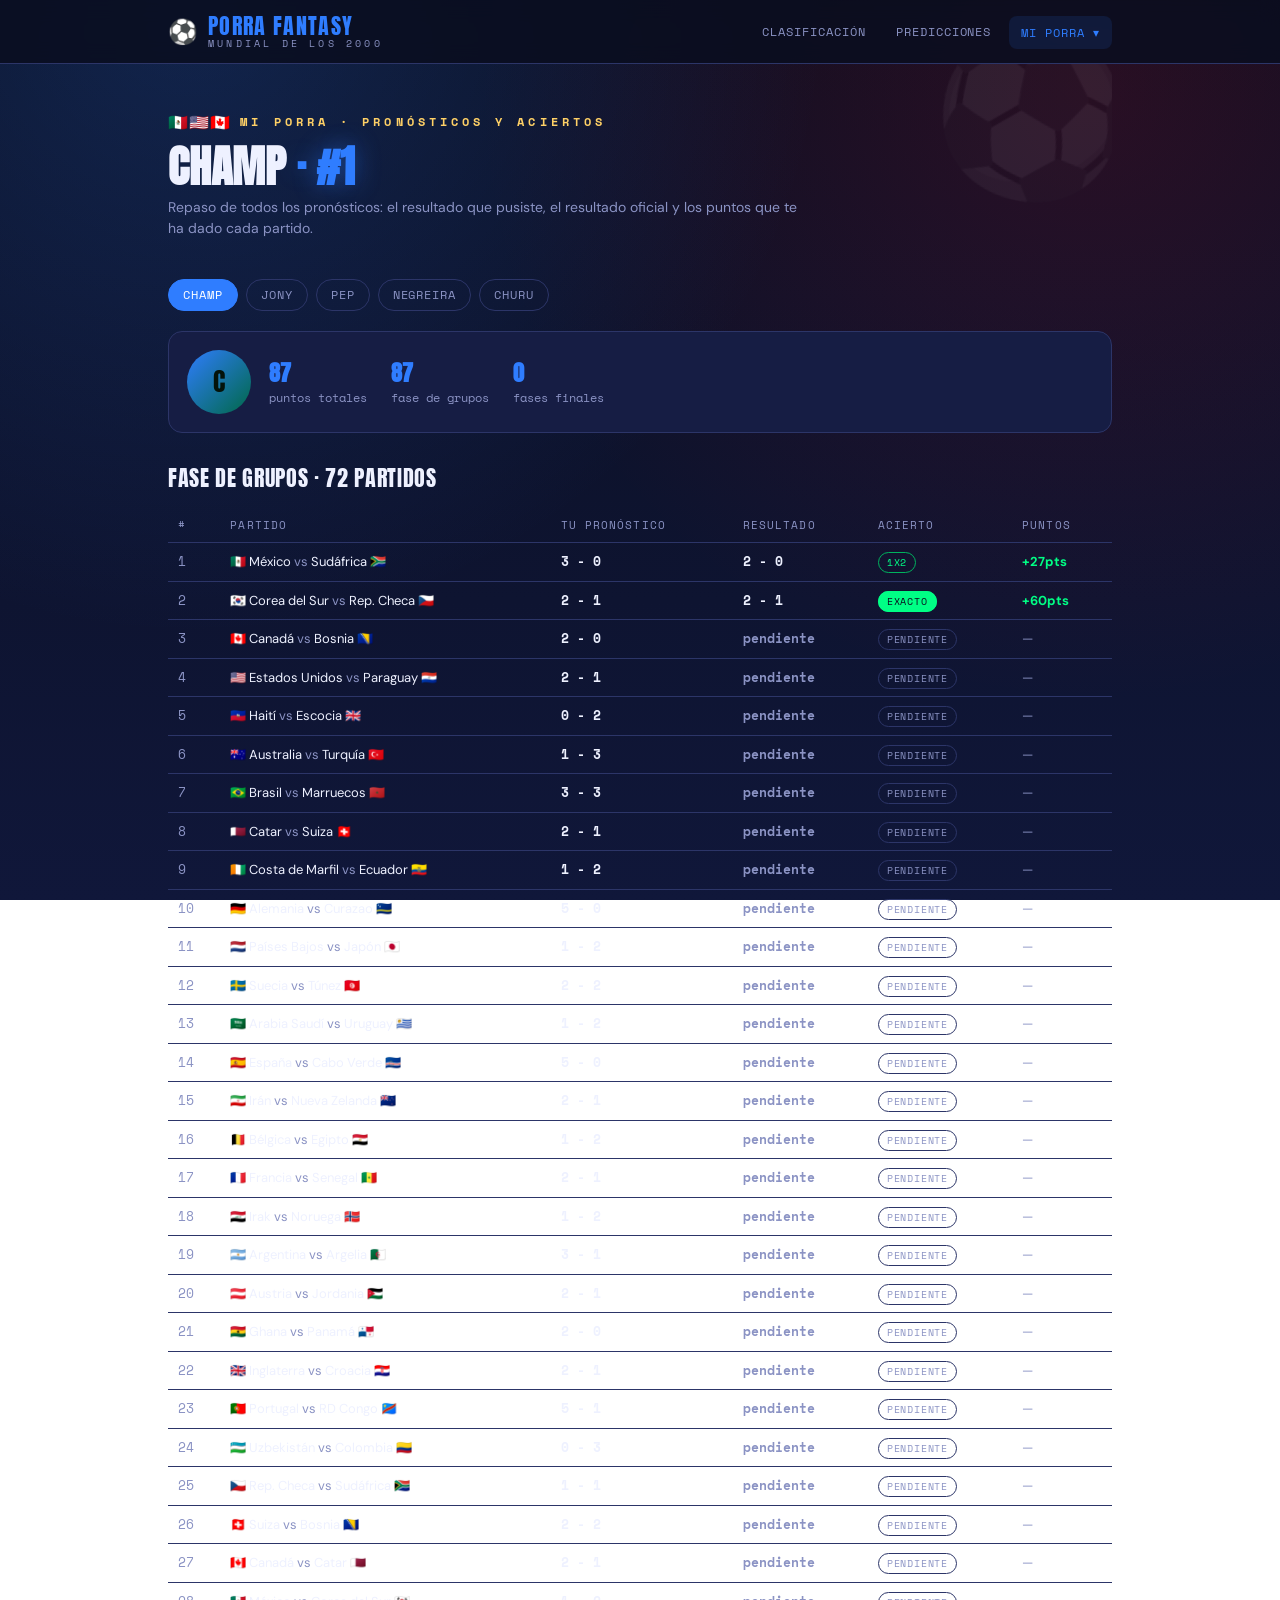
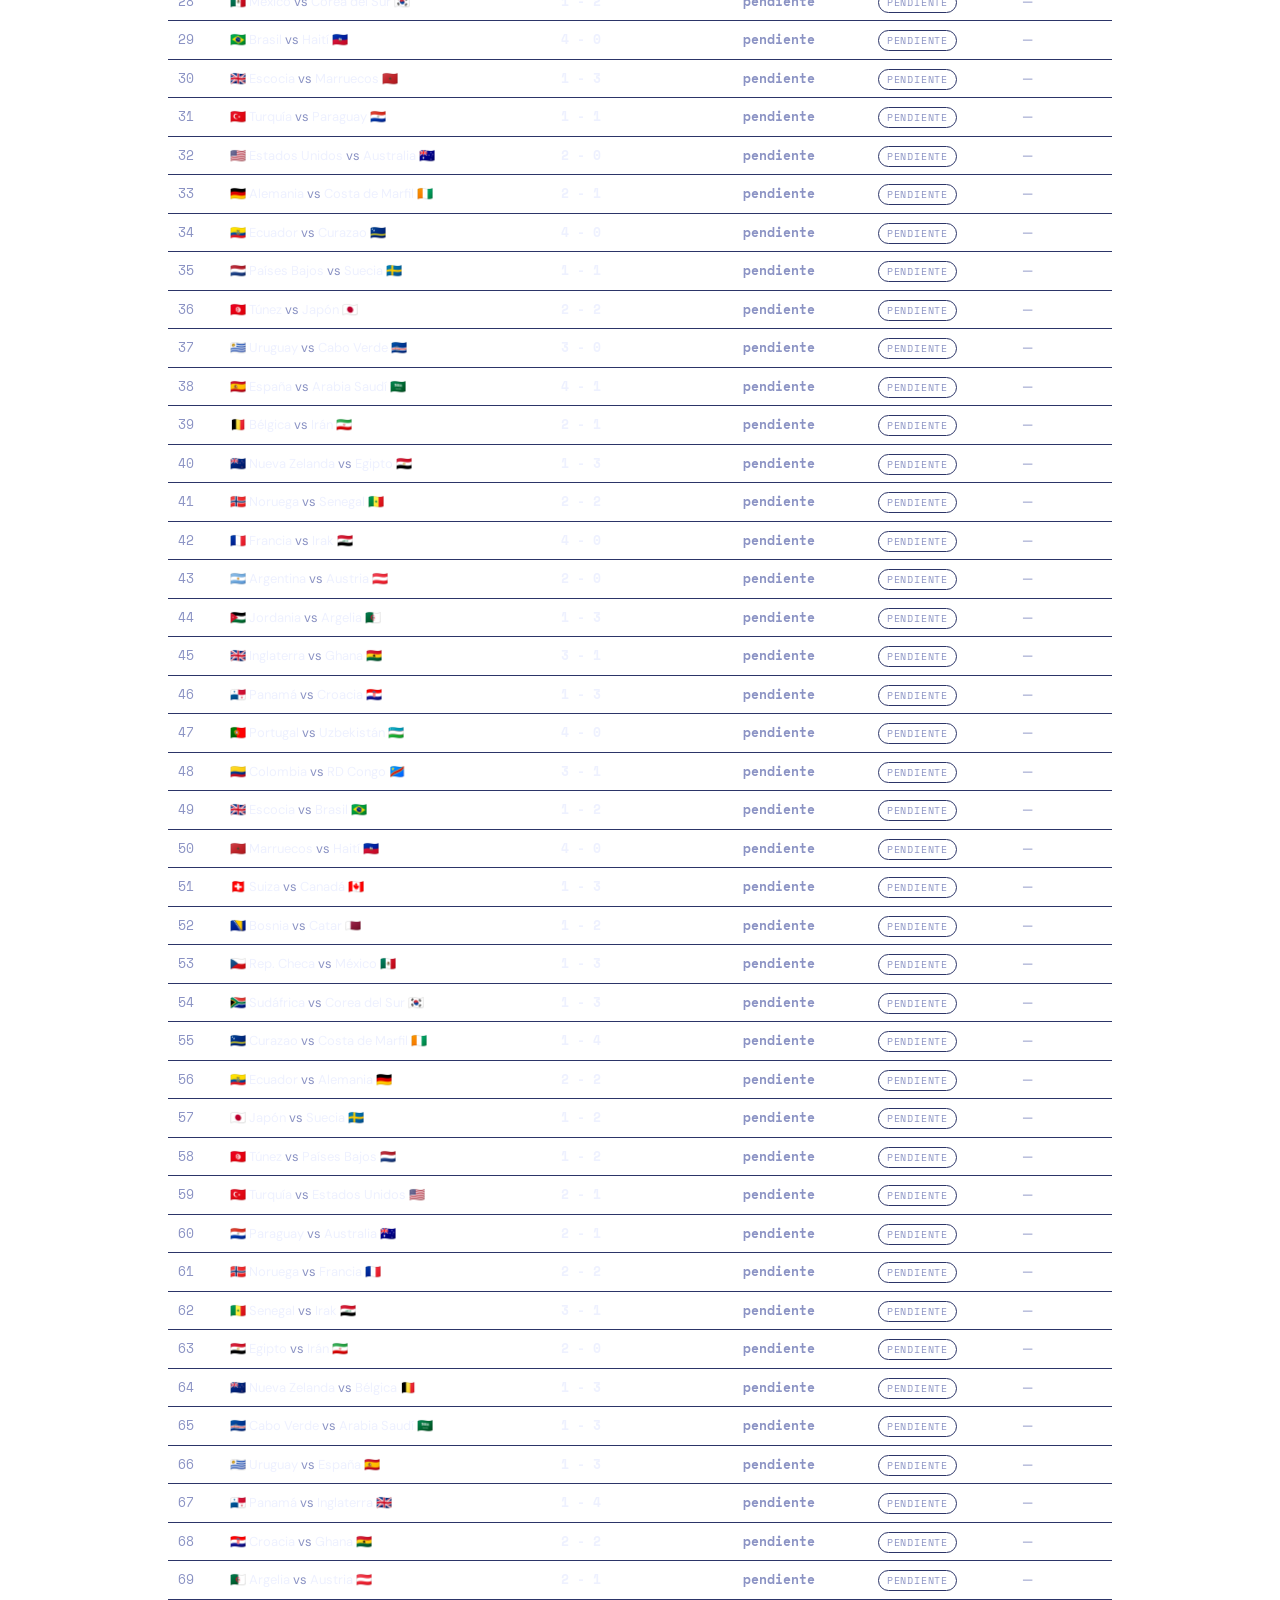
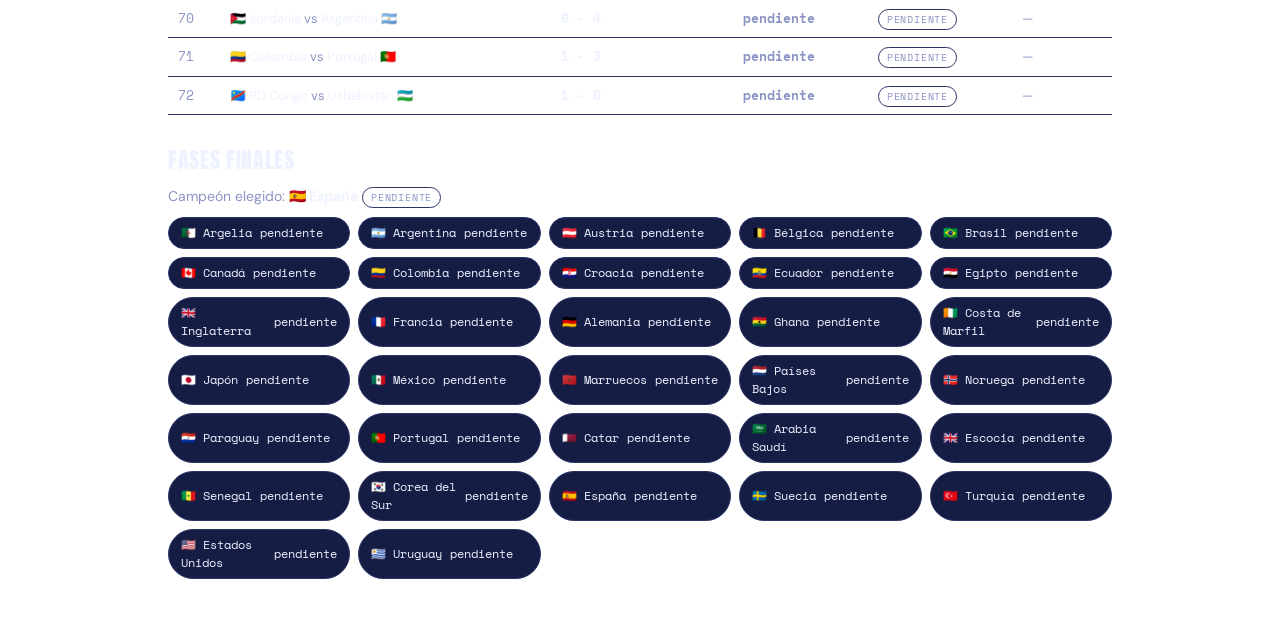
==== jugador.html @ 4fcbab82 "Cambios Clasificacion General" ====
<!DOCTYPE html>
<html lang="es">
<head>
<meta charset="UTF-8">
<meta name="viewport" content="width=device-width, initial-scale=1.0">
<title>PORRA FANTASY - MUNDIAL DE LOS 2000 · Mi porra</title>
<link rel="preconnect" href="https://fonts.googleapis.com">
<link rel="preconnect" href="https://fonts.gstatic.com" crossorigin>
<link href="https://fonts.googleapis.com/css2?family=Anton&family=DM+Sans:wght@400;500;700&family=Space+Mono:wght@400;700&display=swap" rel="stylesheet">
<link rel="stylesheet" href="assets/style.css">
</head>
<body>
<div id="nav"></div>
<div class="wrap">
  <header class="hero">
    <div class="eyebrow"><span class="flags">🇲🇽🇺🇸🇨🇦</span> Mi porra · pronósticos y aciertos</div>
    <div id="back"></div>
    <h1 class="title" id="title">MI <span class="accent">PORRA</span></h1>
    <div class="subtitle">Repaso de todos los pronósticos: el resultado que pusiste, el resultado oficial y los puntos que te ha dado cada partido.</div>
  </header>

  <div class="player-tabs" id="tabs"></div>
  <div id="content"><div class="empty">Cargando…</div></div>
</div>

<script src="assets/app.js"></script>
<script>
const params = new URLSearchParams(location.search);
let player = params.get('j');
if (!PLAYERS.includes(player)) player = PLAYERS[0];
renderNav("jugador-" + player);

if (params.get('from') === 'clasificacion') {
  document.getElementById('back').innerHTML =
    '<a class="back-link" href="index.html">← Volver a la clasificación</a>';
}

document.getElementById('tabs').innerHTML = PLAYERS.map(p =>
  `<a href="jugador.html?j=${p}" class="${p===player?'active':''}">${p}</a>`).join('');

function rowTag(m, pred){
  if (!m.played) return '<span class="tag pending">Pendiente</span>';
  const realSign = m.gh>m.ga ? '1' : (m.ga>m.gh ? '2' : 'X');
  const predSign = pred.gh>pred.ga ? '1' : (pred.ga>pred.gh ? '2' : 'X');
  if (realSign !== predSign) return '<span class="tag miss">Fallo</span>';
  if (pred.gh===m.gh && pred.ga===m.ga) return '<span class="tag exact">Exacto</span>';
  return '<span class="tag hit">1X2</span>';
}

async function load(){
  let d;
  try{ d = await fetchJSON('./data/standings.json'); }
  catch(e){ document.getElementById('content').innerHTML =
    '<div class="empty">Aún no hay datos publicados.</div>'; return; }

  const row = (d.table||[]).find(r => r.player === player) || {};
  document.getElementById('title').innerHTML = `${player} <span class="accent">· #${row.pos||'-'}</span>`;

  const matches = (d.matches||[]).filter(m => m.predictions && m.predictions[player]);

  const tableRows = matches.map(m=>{
    const pred = m.predictions[player];
    const real = m.played ? `${m.gh} - ${m.ga}` : '<span class="pts-na">pendiente</span>';
    return `<tr>
      <td class="num">${m.num}</td>
      <td>${teamFlag(m.home)} ${teamES(m.home)} <span style="color:var(--muted)">vs</span> ${teamES(m.away)} ${teamFlag(m.away)}</td>
      <td class="pred">${pred.gh} - ${pred.ga}</td>
      <td class="score">${real}</td>
      <td>${rowTag(m, pred)}</td>
      <td>${ptsHtml(pred.points)}</td>
    </tr>`;
  }).join('');

  const groupTotal = (row.breakdown && row.breakdown.grupos) ?? 0;
  const finalTotal = (row.breakdown && row.breakdown.fases_finales) ?? 0;

  // ---------- fases finales ----------
  const advance = (d.advance && d.advance[player]) || {};
  const actual = d.actual_advanced || {};
  const champion = (advance.Champion || [])[0];
  const championHit = champion && (actual.Champion||[]).includes(champion);
  const r32 = advance.R32 || [];

  const r32Pills = r32.map(team=>{
    const hit = (actual.R32||[]).includes(team);
    const pending = !(actual.R32||[]).length;
    const cls = pending ? '' : (hit ? 'pts-pos' : 'pts-neg');
    return `<div class="advance-pill"><span>${teamFlag(team)} ${teamES(team)}</span><span class="${cls}">${pending?'pendiente':(hit?'✔':'✘')}</span></div>`;
  }).join('');

  document.getElementById('content').innerHTML = `
    <div class="player-header">
      <div class="player-avatar">${player[0]}</div>
      <div class="player-stats">
        <div><b>${row.total ?? 0}</b>puntos totales</div>
        <div><b>${groupTotal}</b>fase de grupos</div>
        <div><b>${finalTotal}</b>fases finales</div>
      </div>
    </div>

    <div class="section-title">Fase de grupos · ${matches.length} partidos</div>
    <table class="pred-table">
      <thead><tr><th>#</th><th>Partido</th><th>Tu pronóstico</th><th>Resultado</th><th>Acierto</th><th>Puntos</th></tr></thead>
      <tbody>${tableRows}</tbody>
    </table>

    <div class="section-title">Fases finales</div>
    <p class="subtitle" style="margin-bottom:10px">
      Campeón elegido: <b style="color:var(--ink)">${champion ? teamFlag(champion)+' '+teamES(champion) : '—'}</b>
      ${champion ? ((actual.Champion||[]).length ? ptsHtml(championHit?250:0) : '<span class="tag pending">Pendiente</span>') : ''}
    </p>
    <div class="advance-grid">${r32Pills || '<div class="empty">Sin selección de dieciseisavos.</div>'}</div>
  `;
}
load();
</script>
</body>
</html>
---- assets/style.css ----
/* PORRA FANTASY - MUNDIAL DE LOS 2000 — tema compartido, estilo FIFA Fantasy */

:root{
  --bg:#0a0e1f;
  --bg-2:#10173a;
  --card:#161d44;
  --card-2:#1d2657;
  --line:#2c3568;
  --ink:#eef1ff;
  --muted:#8b93c4;
  --green:#00ff85;
  --green-dark:#00b35e;
  --blue:#2f7dff;
  --blue-dark:#1452c4;
  --gold:#ffd166;
  --red:#ff4d6d;
  --mx-red:#c8102e;
  --mx-green:#006847;
  --us-blue:#0a3161;
}
*{box-sizing:border-box;margin:0;padding:0}
html,body{min-height:100%}
body{
  font-family:'DM Sans',system-ui,sans-serif;
  color:var(--ink);
  line-height:1.5;
  background:
    radial-gradient(circle at 15% 0%, rgba(47,125,255,.20), transparent 45%),
    radial-gradient(circle at 85% 10%, rgba(200,16,46,.16), transparent 45%),
    linear-gradient(180deg, var(--bg) 0%, var(--bg-2) 100%);
  background-attachment:fixed;
}
.wrap{max-width:980px;margin:0 auto;padding:0 18px 60px}

/* ---------- NAV ---------- */
#nav{
  position:sticky;top:0;z-index:50;
  background:rgba(10,14,31,.85);
  backdrop-filter:blur(10px);
  border-bottom:1px solid var(--line);
}
.nav-inner{
  max-width:980px;margin:0 auto;padding:14px 18px;
  display:flex;align-items:center;justify-content:space-between;gap:16px;flex-wrap:wrap;
}
.brand{display:flex;align-items:center;gap:10px;line-height:1.1;text-decoration:none}
.brand-ball{font-size:24px;line-height:1}
.brand-text{display:flex;flex-direction:column;line-height:1.1}
.brand-porra{
  font-family:'Anton',sans-serif;font-size:22px;letter-spacing:.06em;
  color:var(--blue);text-transform:uppercase;
}
.brand-wc{font-family:'Space Mono',monospace;font-size:10px;letter-spacing:.32em;color:var(--muted)}
.nav-links{display:flex;align-items:center;gap:6px;flex-wrap:wrap}
.nav-link{
  font-family:'Space Mono',monospace;font-size:12px;letter-spacing:.08em;text-transform:uppercase;
  color:var(--muted);text-decoration:none;padding:8px 12px;border-radius:8px;
  transition:all .15s;cursor:default;
}
a.nav-link:hover, a.nav-drop-item:hover{color:var(--ink);background:rgba(255,255,255,.06)}
.nav-link.active{color:var(--blue);background:rgba(47,125,255,.12)}
.nav-drop{position:relative}
.nav-drop .nav-link{cursor:pointer}
.nav-drop-menu{
  display:none;position:absolute;right:0;top:calc(100% + 6px);
  background:var(--card);border:1px solid var(--line);border-radius:10px;
  min-width:140px;padding:6px;box-shadow:0 12px 30px rgba(0,0,0,.5);
}
.nav-drop:hover .nav-drop-menu, .nav-drop:focus-within .nav-drop-menu{display:block}
.nav-drop-item{
  display:block;padding:8px 10px;border-radius:6px;font-family:'Space Mono',monospace;
  font-size:12px;letter-spacing:.06em;color:var(--ink);text-decoration:none;
}
.nav-drop-item.active{color:var(--blue)}

/* ---------- HERO ---------- */
header.hero{
  padding:46px 0 22px;text-align:left;position:relative;overflow:hidden;
}
header.hero::after{
  content:"⚽";position:absolute;right:-20px;top:-30px;font-size:160px;line-height:1;
  opacity:.06;transform:rotate(12deg);pointer-events:none;
}
.eyebrow{
  font-family:'Space Mono',monospace;font-size:12px;letter-spacing:.34em;text-transform:uppercase;
  color:var(--gold);font-weight:700;display:flex;align-items:center;gap:10px;
}
.eyebrow .flags{font-size:16px;letter-spacing:.05em}
.back-link{
  display:inline-block;margin-top:10px;font-family:'Space Mono',monospace;font-size:12px;
  letter-spacing:.06em;color:var(--blue);text-decoration:none;
}
.back-link:hover{text-decoration:underline}
h1.title{
  font-family:'Anton',sans-serif;font-size:clamp(22px,3.6vw,44px);line-height:1.1;
  text-transform:uppercase;margin:8px 0 6px;letter-spacing:0;
}
@media (min-width:700px){
  h1.title{white-space:nowrap}
}
h1.title .accent{color:var(--blue);text-shadow:0 0 24px rgba(47,125,255,.45)}
.subtitle{color:var(--muted);font-size:14px;max-width:640px}
.meta{display:flex;flex-wrap:wrap;gap:8px 22px;margin-top:14px;font-family:'Space Mono',monospace;font-size:12px;color:var(--muted)}
.meta b{color:var(--blue)}

/* ---------- CARDS / BOARD ---------- */
.board{margin:24px 0;display:flex;flex-direction:column;gap:10px}
.row, .row:link, .row:visited, .row:hover, .row:active{
  display:block;background:var(--card);border:1px solid var(--line);border-radius:14px;overflow:hidden;
  text-decoration:none;color:var(--ink);transition:border-color .15s,background .15s;
}
.row:hover{border-color:var(--blue);background:var(--card-2)}
.row.lead{border-color:var(--blue);box-shadow:0 0 0 1px rgba(47,125,255,.3), 0 10px 30px rgba(47,125,255,.1)}
.head-row{
  display:grid;grid-template-columns:46px 1fr auto 26px;align-items:center;
  gap:14px;padding:14px 18px;cursor:pointer;
}
.pos{
  font-family:'Anton',sans-serif;font-size:22px;color:var(--muted);text-align:center;
  width:36px;height:36px;display:flex;align-items:center;justify-content:center;
  border-radius:50%;background:rgba(255,255,255,.04);
}
.row.lead .pos{color:#0a0e1f;background:var(--blue)}
.name{font-family:'Anton',sans-serif;font-size:20px;text-transform:uppercase;letter-spacing:.03em}
.pts-total{font-family:'Space Mono',monospace;font-weight:700;font-size:20px;text-align:right;color:var(--blue)}
.pts-total small{display:block;font-size:9px;color:var(--muted);letter-spacing:.2em;font-weight:400;text-align:right}
.chev{font-family:'Space Mono',monospace;color:var(--muted);text-align:center}

/* puntos verde/rojo reutilizados en toda la web */
.pts-pos{color:var(--green);font-weight:700}
.pts-neg{color:var(--red);font-weight:700}
.pts-zero{color:var(--muted);font-weight:700}
.pts-na{color:var(--muted)}

.empty{padding:40px 16px;text-align:center;color:var(--muted);font-family:'Space Mono',monospace;font-size:13px}

/* ---------- PREDICCIONES (grupos) ---------- */
.group-section{margin:22px 0}
.group-title{
  font-family:'Anton',sans-serif;font-size:24px;text-transform:uppercase;letter-spacing:.04em;
  color:var(--gold);margin-bottom:10px;display:flex;align-items:center;gap:10px;
}
.group-title .bar{flex:1;height:1px;background:var(--line)}
.match-card{
  background:var(--card);border:1px solid var(--line);border-radius:14px;
  padding:14px 18px;margin-bottom:10px;
}
.match-head{display:flex;align-items:center;justify-content:space-between;gap:12px;flex-wrap:wrap}
.match-teams{font-family:'Anton',sans-serif;font-size:17px;text-transform:uppercase;letter-spacing:.02em;display:flex;align-items:center;gap:8px;flex-wrap:wrap}
.match-score{
  font-family:'Space Mono',monospace;font-weight:700;font-size:18px;
  background:rgba(255,255,255,.05);border-radius:8px;padding:4px 12px;min-width:64px;text-align:center;
}
.match-score.pending{color:var(--muted);font-size:12px;letter-spacing:.1em}
.preds-grid{
  margin-top:12px;padding-top:10px;border-top:1px dashed var(--line);
  display:grid;grid-template-columns:repeat(auto-fill,minmax(150px,1fr));gap:8px;
}
.pred-cell{
  font-family:'Space Mono',monospace;font-size:12px;display:flex;justify-content:space-between;
  align-items:center;gap:8px;background:rgba(255,255,255,.03);border-radius:8px;padding:6px 10px;
}
.pred-cell .player{color:var(--muted);letter-spacing:.06em}
.pred-cell .pred-score{color:var(--ink);font-weight:700}

/* ---------- JUGADOR ---------- */
.player-header{
  display:flex;align-items:center;gap:18px;background:var(--card);border:1px solid var(--line);
  border-radius:14px;padding:18px;margin:20px 0;flex-wrap:wrap;
}
.player-avatar{
  width:64px;height:64px;border-radius:50%;background:linear-gradient(135deg,var(--blue),var(--mx-green));
  display:flex;align-items:center;justify-content:center;font-family:'Anton',sans-serif;font-size:26px;color:#04130a;
}
.player-stats{display:flex;gap:24px;flex-wrap:wrap;font-family:'Space Mono',monospace;font-size:12px;color:var(--muted)}
.player-stats b{display:block;font-size:22px;color:var(--blue);font-family:'Anton',sans-serif}

.player-tabs{display:flex;gap:8px;margin:18px 0;flex-wrap:wrap}
.player-tabs a{
  font-family:'Space Mono',monospace;font-size:12px;letter-spacing:.08em;text-transform:uppercase;
  text-decoration:none;color:var(--muted);border:1px solid var(--line);border-radius:999px;padding:6px 14px;
}
.player-tabs a.active{color:#fff;background:var(--blue);border-color:var(--blue)}

table.pred-table{width:100%;border-collapse:collapse;margin:14px 0;font-size:13px}
table.pred-table th, table.pred-table td{
  padding:9px 10px;border-bottom:1px solid var(--line);text-align:left;
}
table.pred-table th{
  font-family:'Space Mono',monospace;font-size:11px;letter-spacing:.1em;text-transform:uppercase;
  color:var(--muted);font-weight:400;
}
table.pred-table td.num{color:var(--muted);font-family:'Space Mono',monospace}
table.pred-table td.score, table.pred-table td.pred{font-family:'Space Mono',monospace;font-weight:700}
table.pred-table tr:hover{background:rgba(255,255,255,.03)}
.tag{
  font-family:'Space Mono',monospace;font-size:10px;letter-spacing:.08em;text-transform:uppercase;
  padding:2px 8px;border-radius:999px;border:1px solid var(--line);color:var(--muted);
}
.tag.hit{color:var(--green);border-color:var(--green-dark)}
.tag.exact{color:#0a0e1f;background:var(--green);border-color:var(--green)}
.tag.miss{color:var(--red);border-color:rgba(255,77,109,.4)}
.tag.pending{color:var(--muted)}

.section-title{
  font-family:'Anton',sans-serif;font-size:22px;text-transform:uppercase;letter-spacing:.03em;
  margin:28px 0 10px;color:var(--ink);
}
.advance-grid{display:grid;grid-template-columns:repeat(auto-fill,minmax(160px,1fr));gap:8px}
.advance-pill{
  font-family:'Space Mono',monospace;font-size:12px;background:var(--card);border:1px solid var(--line);
  border-radius:999px;padding:6px 12px;display:flex;align-items:center;gap:8px;
}

/* ---------- FOOTER ---------- */
footer{border-top:1px solid var(--line);margin-top:36px;padding:18px 0 40px;font-size:12px;color:var(--muted)}
.refresh{font-family:'Space Mono',monospace;font-size:11px;color:var(--muted);margin-top:6px;display:block}

@media (max-width:560px){
  .head-row{grid-template-columns:36px 1fr auto 22px;padding:12px 14px}
  .name{font-size:17px}
  .eyebrow{flex-wrap:wrap;letter-spacing:.18em;gap:6px}
}
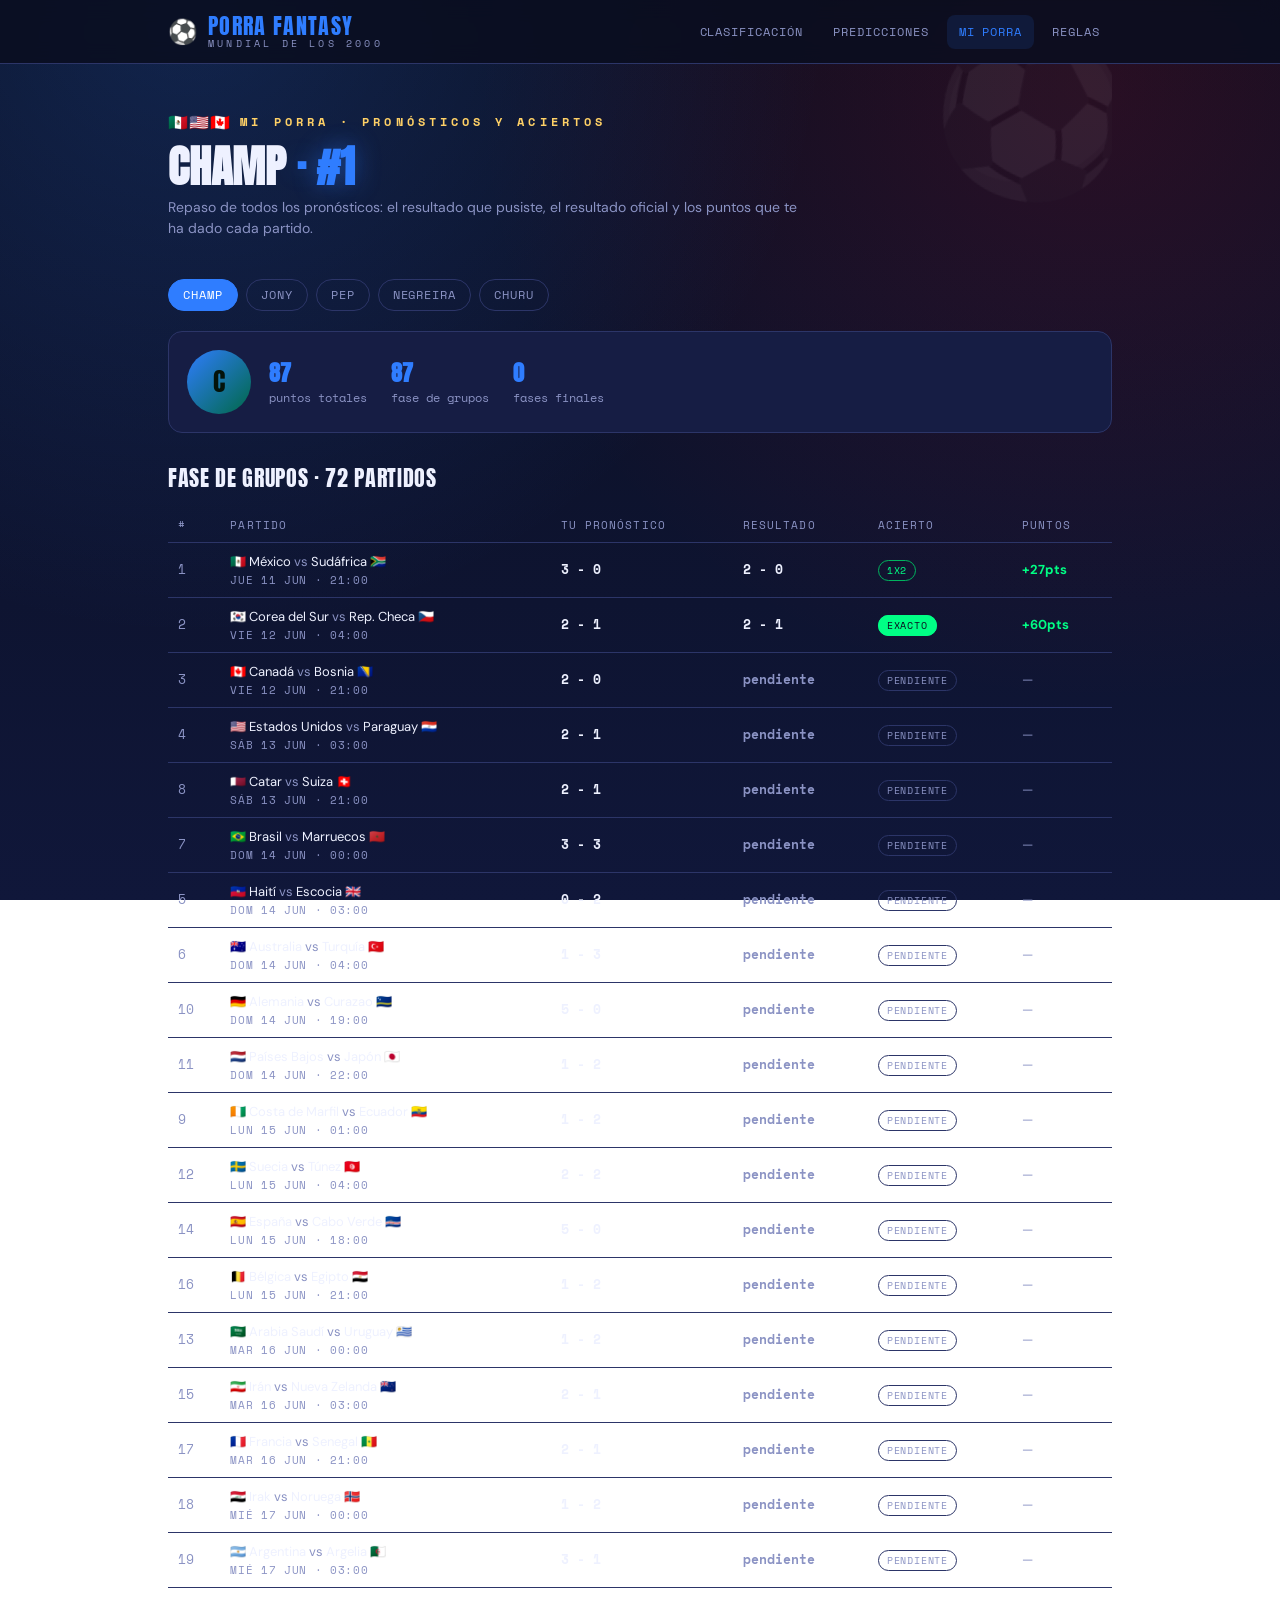
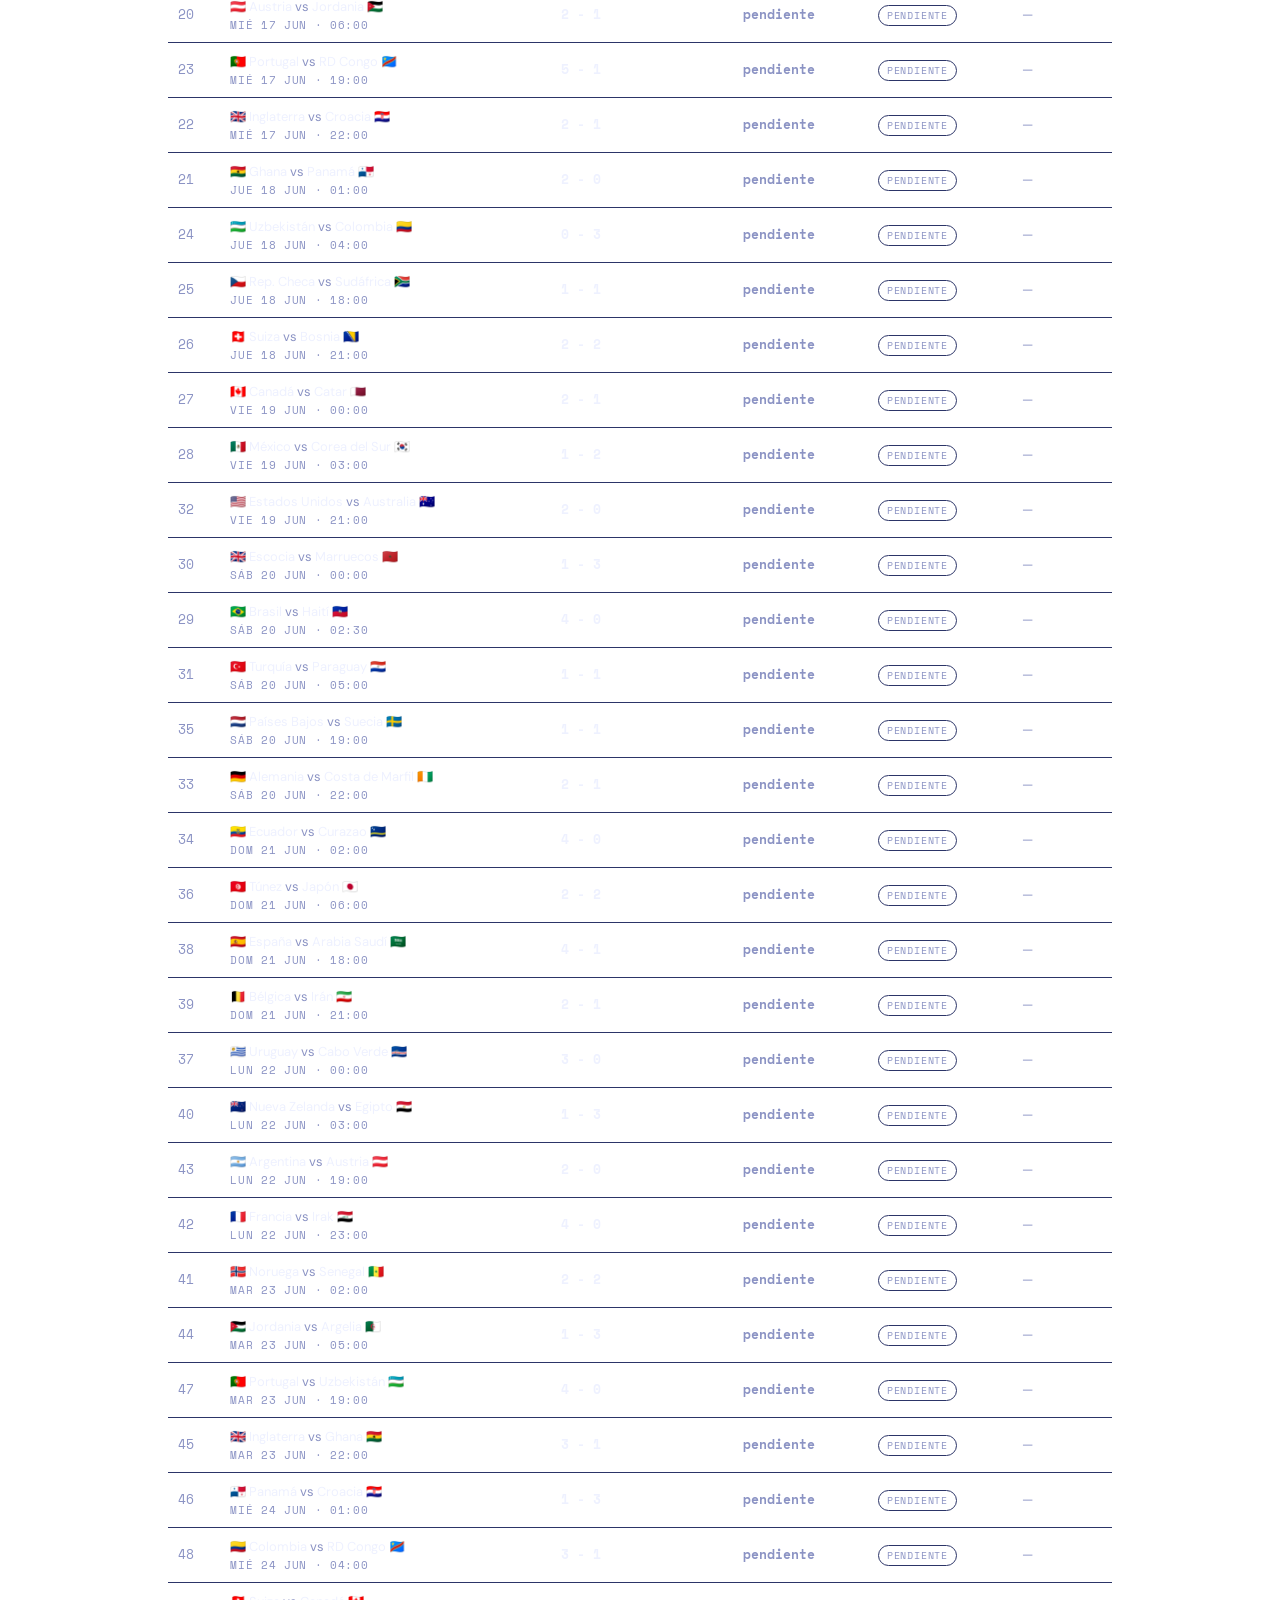
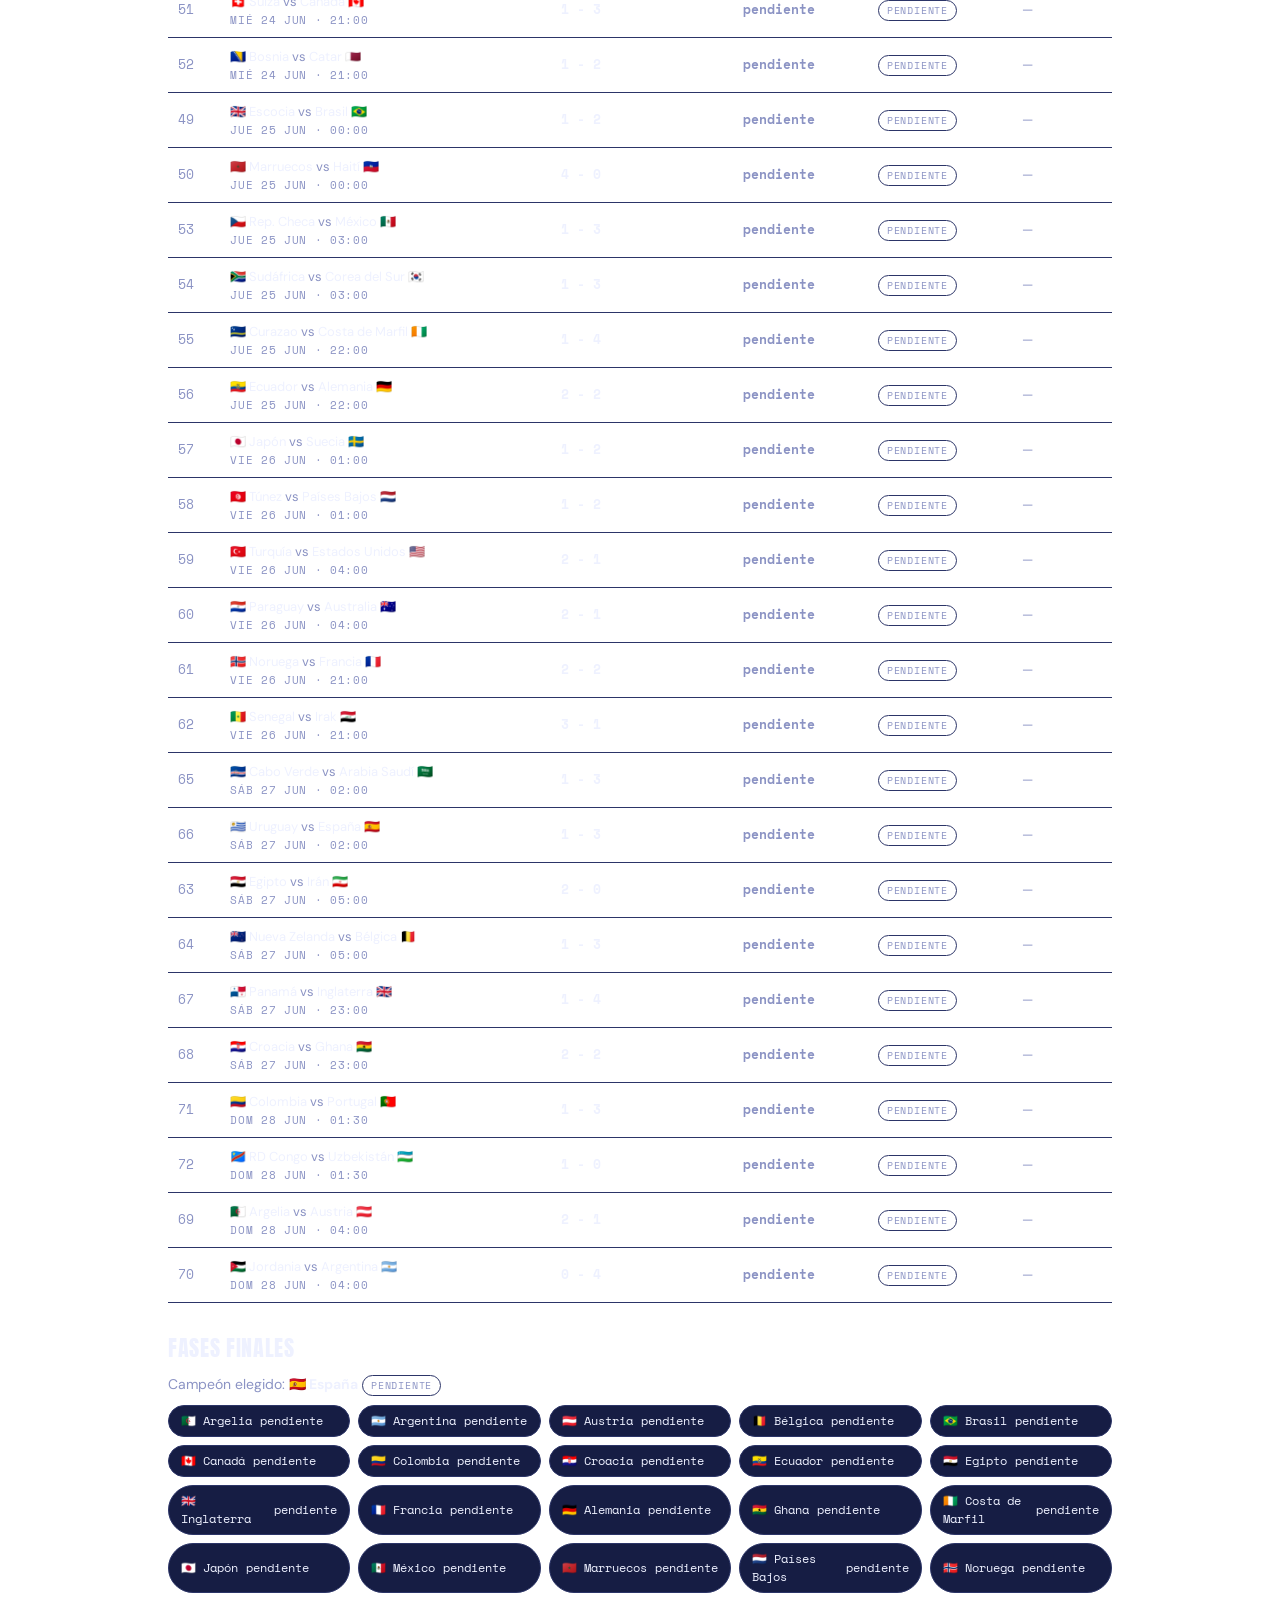
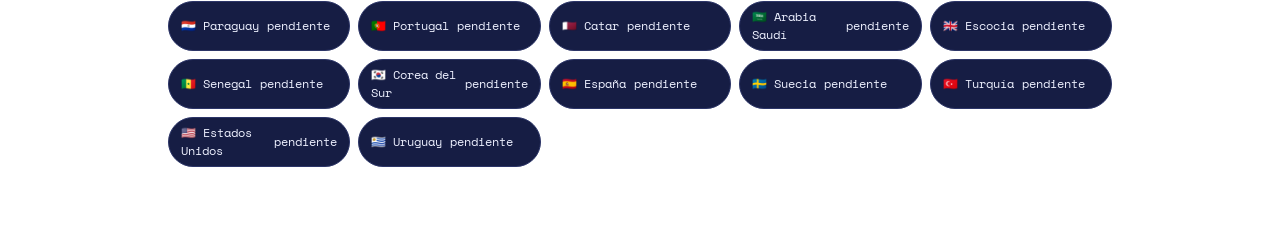
==== commit 8c08b883: "Cambios menu 'Mi Porra' y 'Predicciones'" ====
--- a/jugador.html
+++ b/jugador.html
@@ -27,16 +27,11 @@
 <script>
 const params = new URLSearchParams(location.search);
 let player = params.get('j');
-if (!PLAYERS.includes(player)) player = PLAYERS[0];
-renderNav("jugador-" + player);
 
 if (params.get('from') === 'clasificacion') {
   document.getElementById('back').innerHTML =
     '<a class="back-link" href="index.html">← Volver a la clasificación</a>';
 }
-
-document.getElementById('tabs').innerHTML = PLAYERS.map(p =>
-  `<a href="jugador.html?j=${p}" class="${p===player?'active':''}">${p}</a>`).join('');
 
 function rowTag(m, pred){
   if (!m.played) return '<span class="tag pending">Pendiente</span>';
@@ -50,8 +45,22 @@
 async function load(){
   let d;
   try{ d = await fetchJSON('./data/standings.json'); }
-  catch(e){ document.getElementById('content').innerHTML =
-    '<div class="empty">Aún no hay datos publicados.</div>'; return; }
+  catch(e){
+    if (!PLAYERS.includes(player)) player = PLAYERS[0];
+    renderNav("jugador-" + player);
+    document.getElementById('tabs').innerHTML = PLAYERS.map(p =>
+      `<a href="jugador.html?j=${p}" class="${p===player?'active':''}">${p}</a>`).join('');
+    document.getElementById('content').innerHTML =
+      '<div class="empty">Aún no hay datos publicados.</div>'; return;
+  }
+
+  if (!PLAYERS.includes(player)) {
+    const sorted = (d.table||[]).slice().sort((a,b)=>(a.pos||999)-(b.pos||999));
+    player = (sorted[0] && sorted[0].player) || PLAYERS[0];
+  }
+  renderNav("jugador-" + player);
+  document.getElementById('tabs').innerHTML = PLAYERS.map(p =>
+    `<a href="jugador.html?j=${p}" class="${p===player?'active':''}">${p}</a>`).join('');
 
   const row = (d.table||[]).find(r => r.player === player) || {};
   document.getElementById('title').innerHTML = `${player} <span class="accent">· #${row.pos||'-'}</span>`;
@@ -63,7 +72,7 @@
     const real = m.played ? `${m.gh} - ${m.ga}` : '<span class="pts-na">pendiente</span>';
     return `<tr>
       <td class="num">${m.num}</td>
-      <td>${teamFlag(m.home)} ${teamES(m.home)} <span style="color:var(--muted)">vs</span> ${teamES(m.away)} ${teamFlag(m.away)}</td>
+      <td>${teamFlag(m.home)} ${teamES(m.home)} <span style="color:var(--muted)">vs</span> ${teamES(m.away)} ${teamFlag(m.away)}<div class="match-date">${matchDateLabel(m.date)}</div></td>
       <td class="pred">${pred.gh} - ${pred.ga}</td>
       <td class="score">${real}</td>
       <td>${rowTag(m, pred)}</td>
--- a/assets/style.css
+++ b/assets/style.css
@@ -146,7 +146,26 @@
   padding:14px 18px;margin-bottom:10px;
 }
 .match-head{display:flex;align-items:center;justify-content:space-between;gap:12px;flex-wrap:wrap}
+.match-info{display:flex;flex-direction:column;gap:2px}
 .match-teams{font-family:'Anton',sans-serif;font-size:17px;text-transform:uppercase;letter-spacing:.02em;display:flex;align-items:center;gap:8px;flex-wrap:wrap}
+.match-date{font-family:'Space Mono',monospace;font-size:11px;letter-spacing:.06em;color:var(--muted);text-transform:uppercase}
+.match-date .match-group{color:var(--gold);margin-right:6px}
+
+/* ---------- controles de vista / filtro de grupo ---------- */
+.view-toggle{display:flex;gap:8px;margin:18px 0 10px;flex-wrap:wrap}
+.view-toggle button{
+  font-family:'Space Mono',monospace;font-size:12px;letter-spacing:.08em;text-transform:uppercase;
+  color:var(--muted);background:transparent;border:1px solid var(--line);border-radius:999px;
+  padding:7px 16px;cursor:pointer;
+}
+.view-toggle button.active{color:#fff;background:var(--blue);border-color:var(--blue)}
+.group-filter{display:flex;gap:6px;margin:0 0 18px;flex-wrap:wrap}
+.group-filter button{
+  font-family:'Space Mono',monospace;font-size:11px;letter-spacing:.06em;text-transform:uppercase;
+  color:var(--muted);background:transparent;border:1px solid var(--line);border-radius:999px;
+  padding:5px 12px;cursor:pointer;
+}
+.group-filter button.active{color:#0a0e1f;background:var(--gold);border-color:var(--gold)}
 .match-score{
   font-family:'Space Mono',monospace;font-weight:700;font-size:18px;
   background:rgba(255,255,255,.05);border-radius:8px;padding:4px 12px;min-width:64px;text-align:center;
@@ -220,4 +239,6 @@
   .head-row{grid-template-columns:36px 1fr auto 22px;padding:12px 14px}
   .name{font-size:17px}
   .eyebrow{flex-wrap:wrap;letter-spacing:.18em;gap:6px}
-}
+  .nav-link{font-size:10px;letter-spacing:.05em;padding:8px 8px}
+  .nav-links{gap:2px}
+}
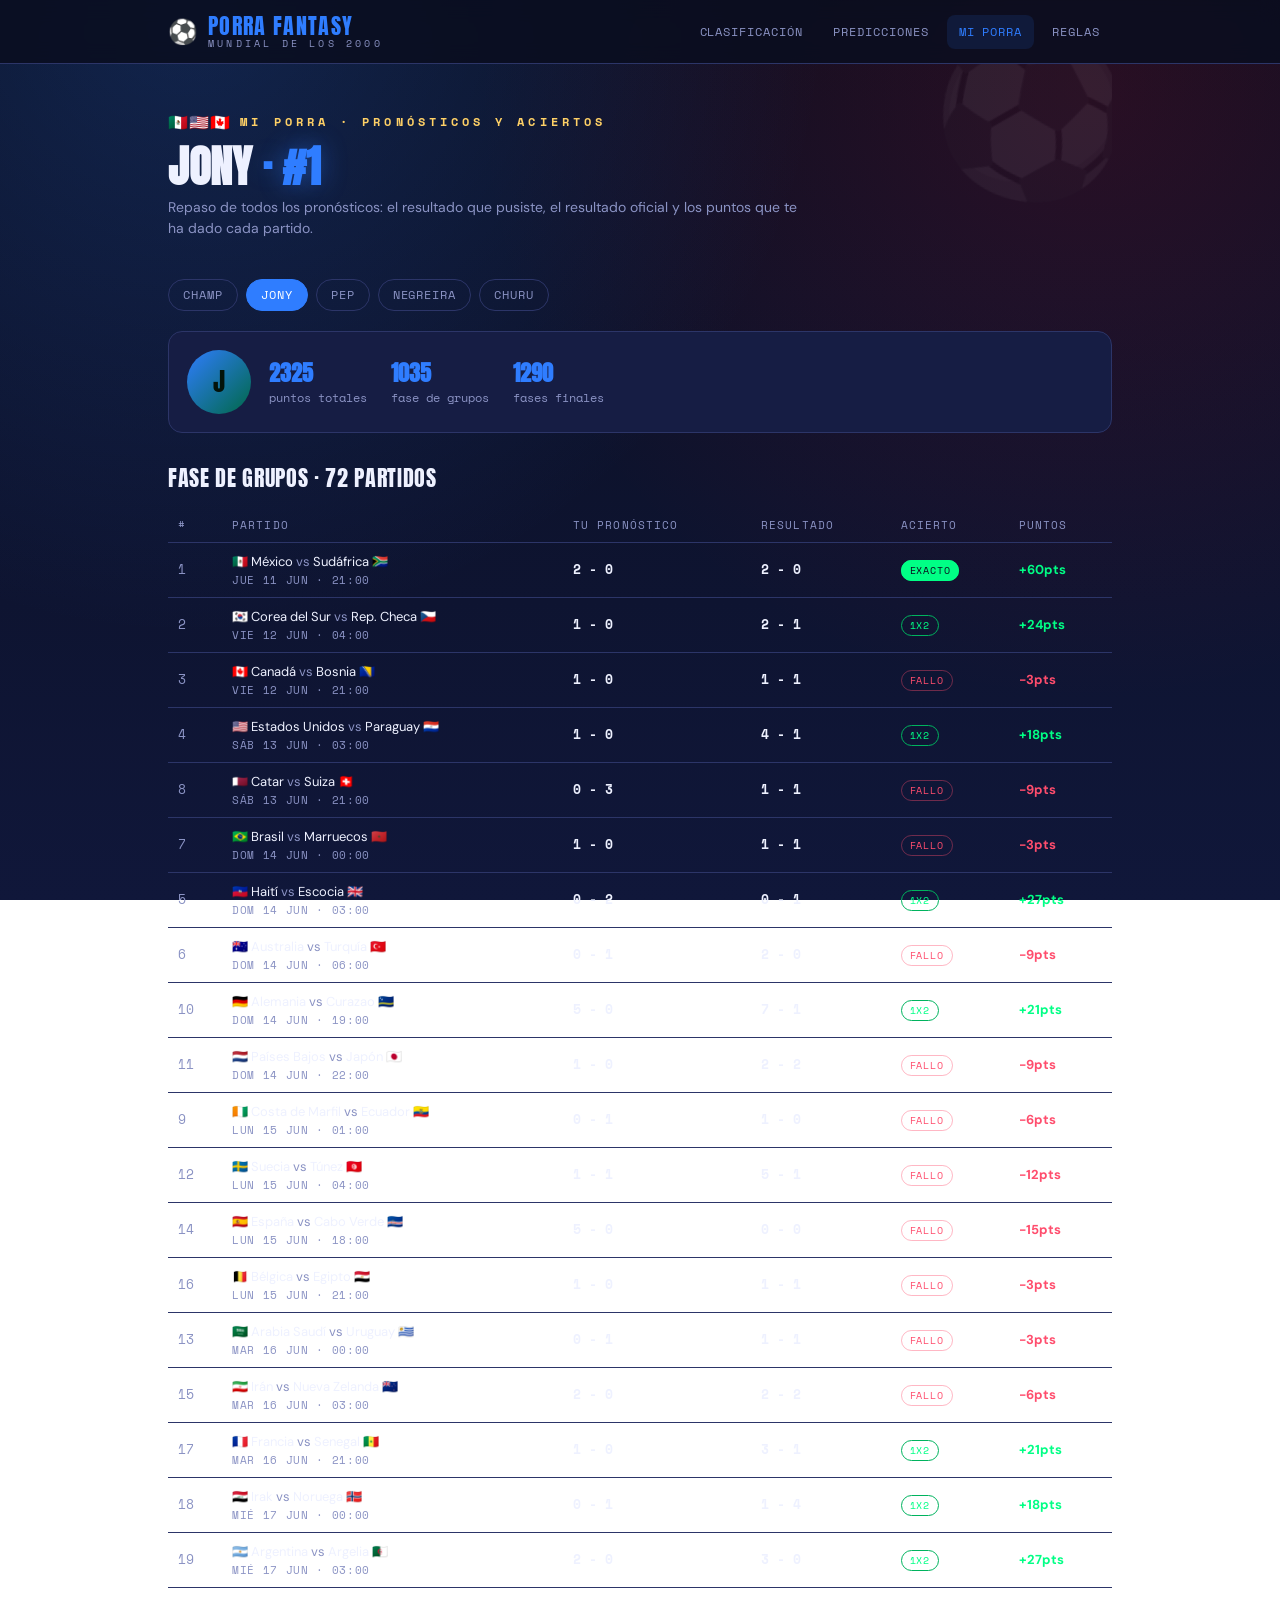
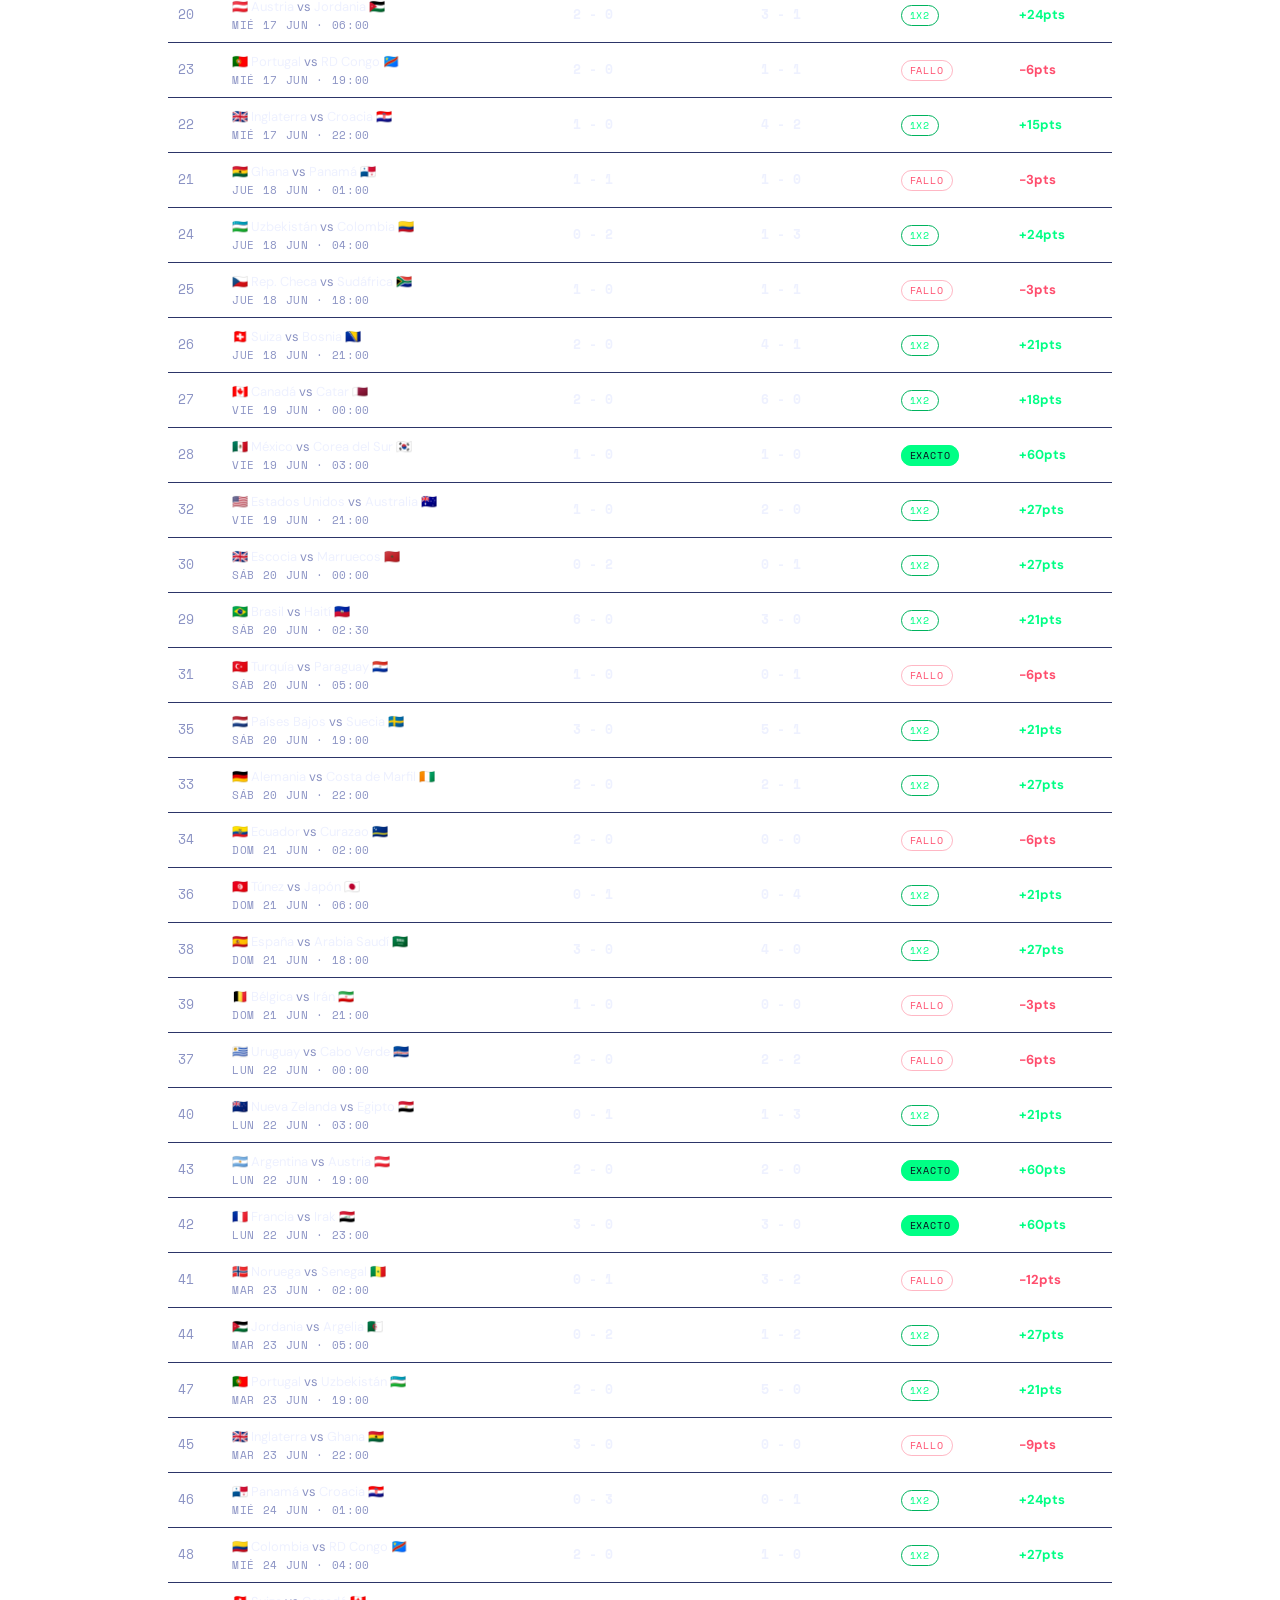
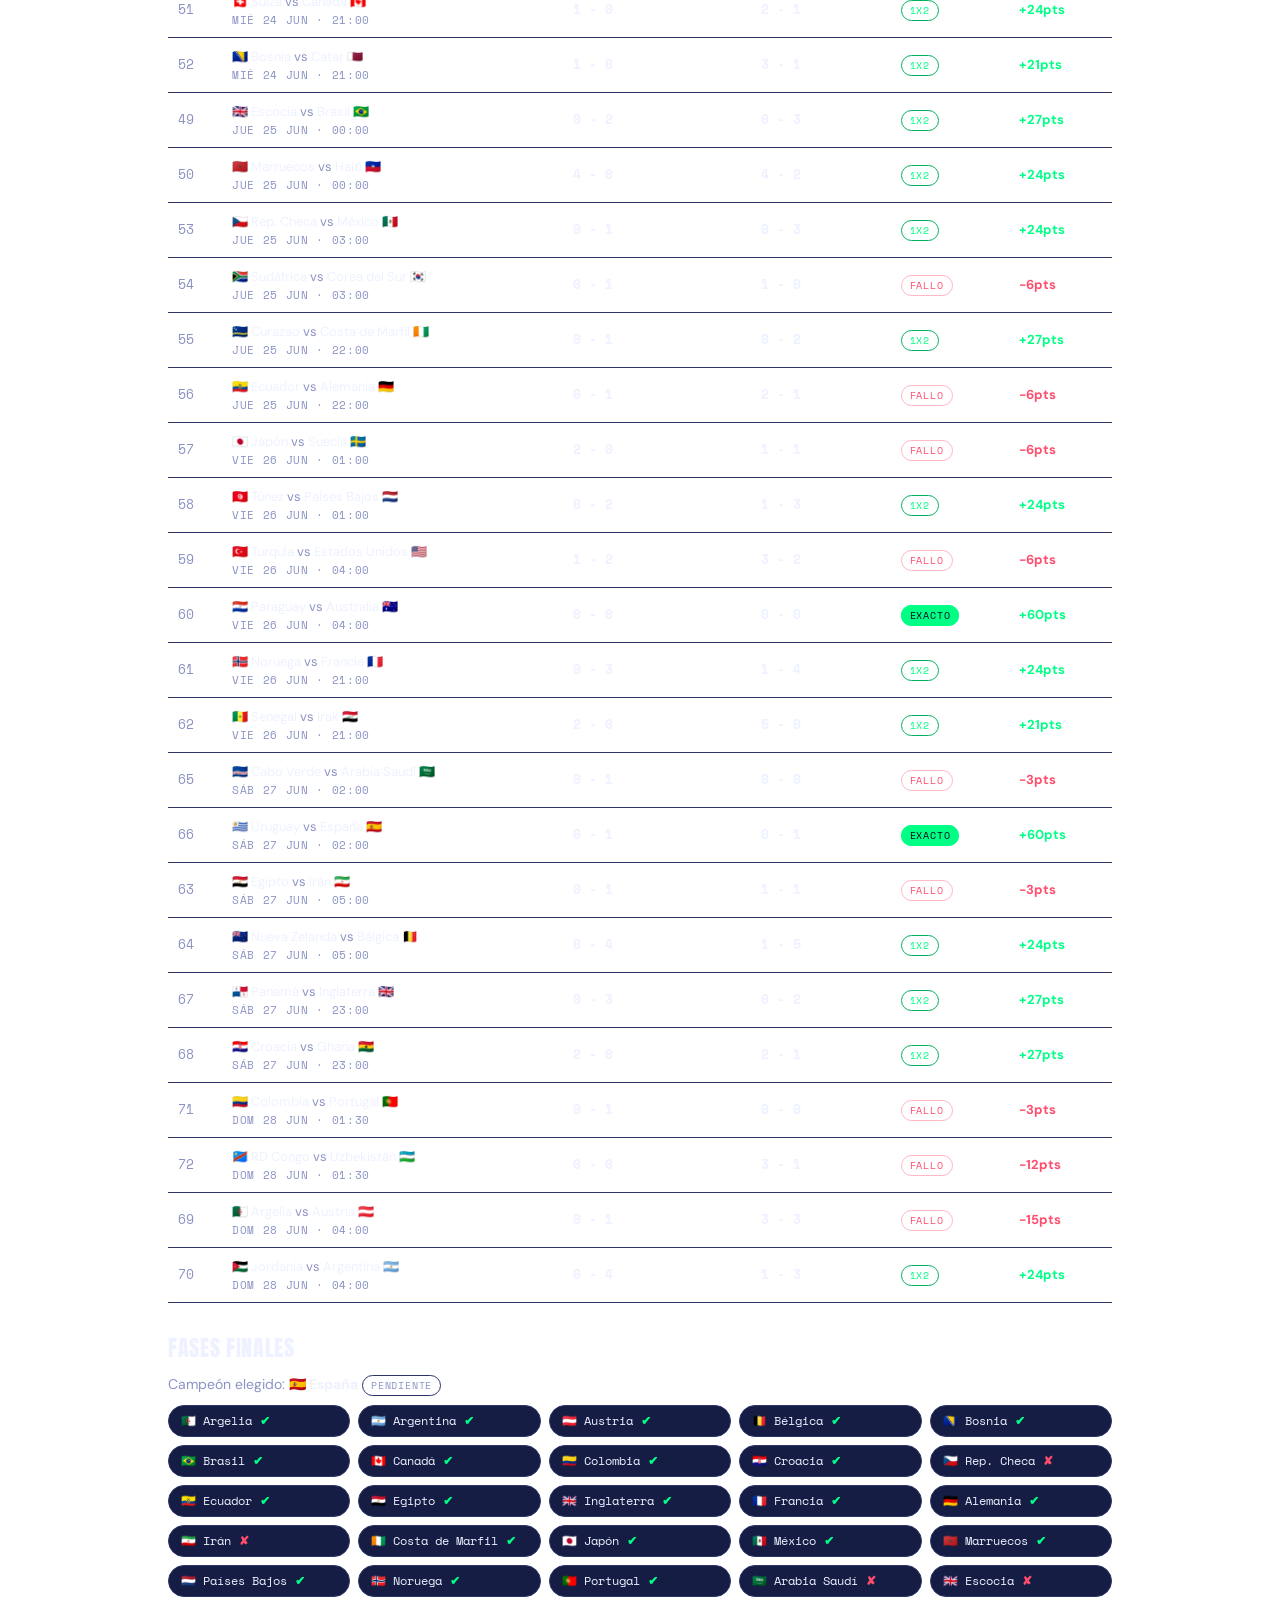
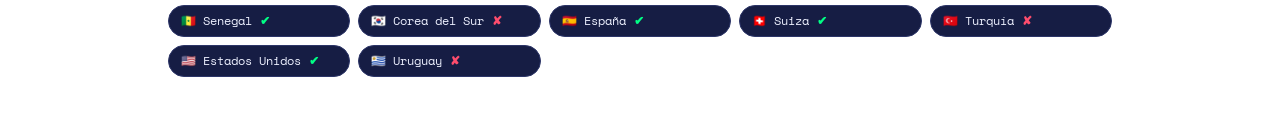
==== commit aa837fe1: "Actualizacion" ====
--- a/jugador.html
+++ b/jugador.html
@@ -80,8 +80,8 @@
     </tr>`;
   }).join('');
 
-  const groupTotal = (row.breakdown && row.breakdown.grupos) ?? 0;
-  const finalTotal = (row.breakdown && row.breakdown.fases_finales) ?? 0;
+  const groupTotal = row.grupos ?? 0;
+  const finalTotal = (row.r32 ?? 0) + (row.r16 ?? 0) + (row.qf ?? 0) + (row.sf ?? 0) + (row.champion ?? 0);
 
   // ---------- fases finales ----------
   const advance = (d.advance && d.advance[player]) || {};
--- a/assets/style.css
+++ b/assets/style.css
@@ -122,8 +122,35 @@
 }
 .row.lead .pos{color:#0a0e1f;background:var(--blue)}
 .name{font-family:'Anton',sans-serif;font-size:20px;text-transform:uppercase;letter-spacing:.03em}
-.pts-total{font-family:'Space Mono',monospace;font-weight:700;font-size:20px;text-align:right;color:var(--blue)}
-.pts-total small{display:block;font-size:9px;color:var(--muted);letter-spacing:.2em;font-weight:400;text-align:right}
+.pts-total{font-family:'Space Mono',monospace;font-weight:700;font-size:22px;text-align:right;color:var(--gold);text-shadow:0 0 18px rgba(255,209,102,.35)}
+.pts-total small{display:block;font-size:9px;color:var(--gold);opacity:.6;letter-spacing:.2em;font-weight:400;text-align:right}
+
+/* ---------- BREAKDOWN ROW (clasificación) ---------- */
+.breakdown-row{
+  display:flex;align-items:center;gap:0;
+  padding:10px 18px 14px;
+  border-top:1px solid var(--line);
+}
+.bk-col{
+  flex:1;display:flex;flex-direction:column;align-items:center;gap:3px;
+}
+.bk-sep{
+  width:1px;min-height:32px;background:var(--line);margin:0 8px;flex-shrink:0;
+}
+.bk-val{
+  font-family:'Space Mono',monospace;font-weight:700;font-size:14px;color:var(--ink);
+}
+.bk-label{
+  font-family:'Space Mono',monospace;font-size:8px;letter-spacing:.18em;
+  text-transform:uppercase;color:var(--muted);
+}
+.bk-col.bk-zero .bk-val{color:var(--muted)}
+@media (max-width:560px){
+  .bk-val{font-size:12px}
+  .bk-label{font-size:7px;letter-spacing:.1em}
+  .bk-sep{margin:0 4px}
+  .breakdown-row{padding:8px 12px 12px}
+}
 .chev{font-family:'Space Mono',monospace;color:var(--muted);text-align:center}
 
 /* puntos verde/rojo reutilizados en toda la web */
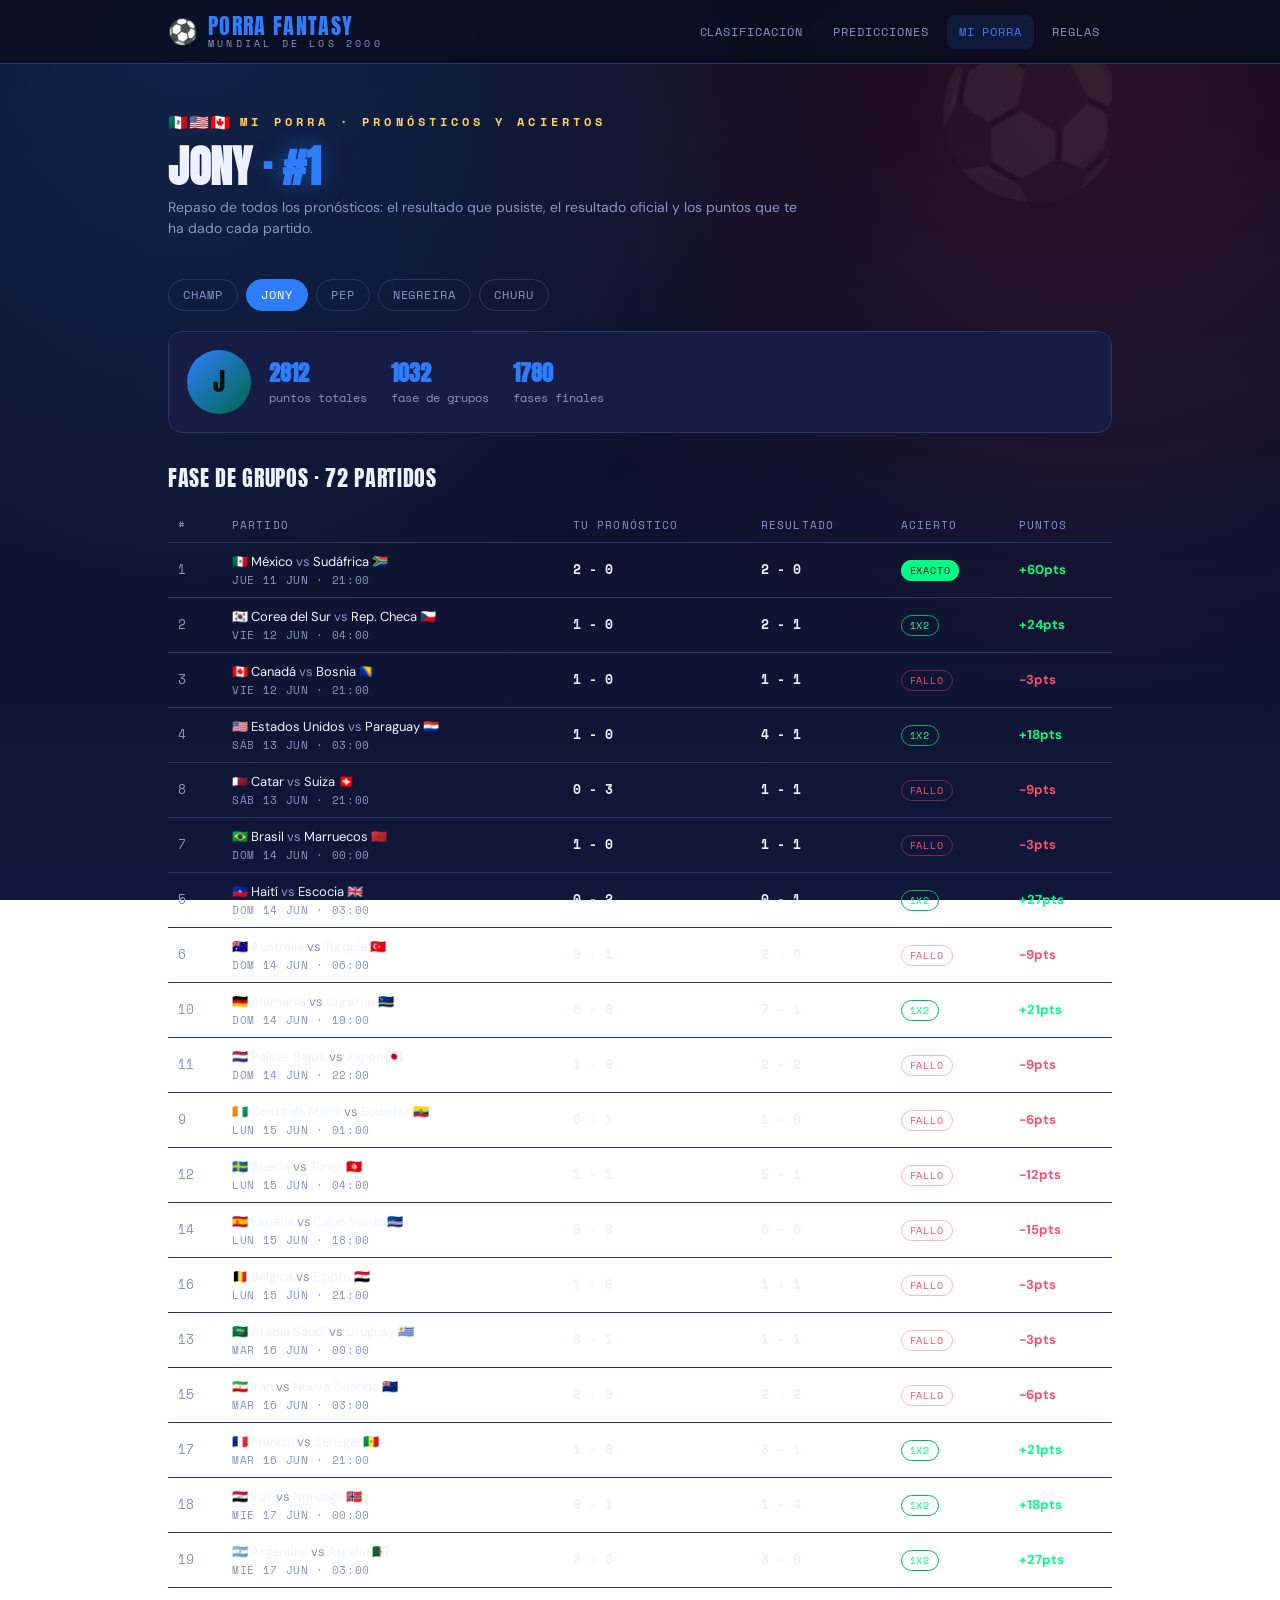
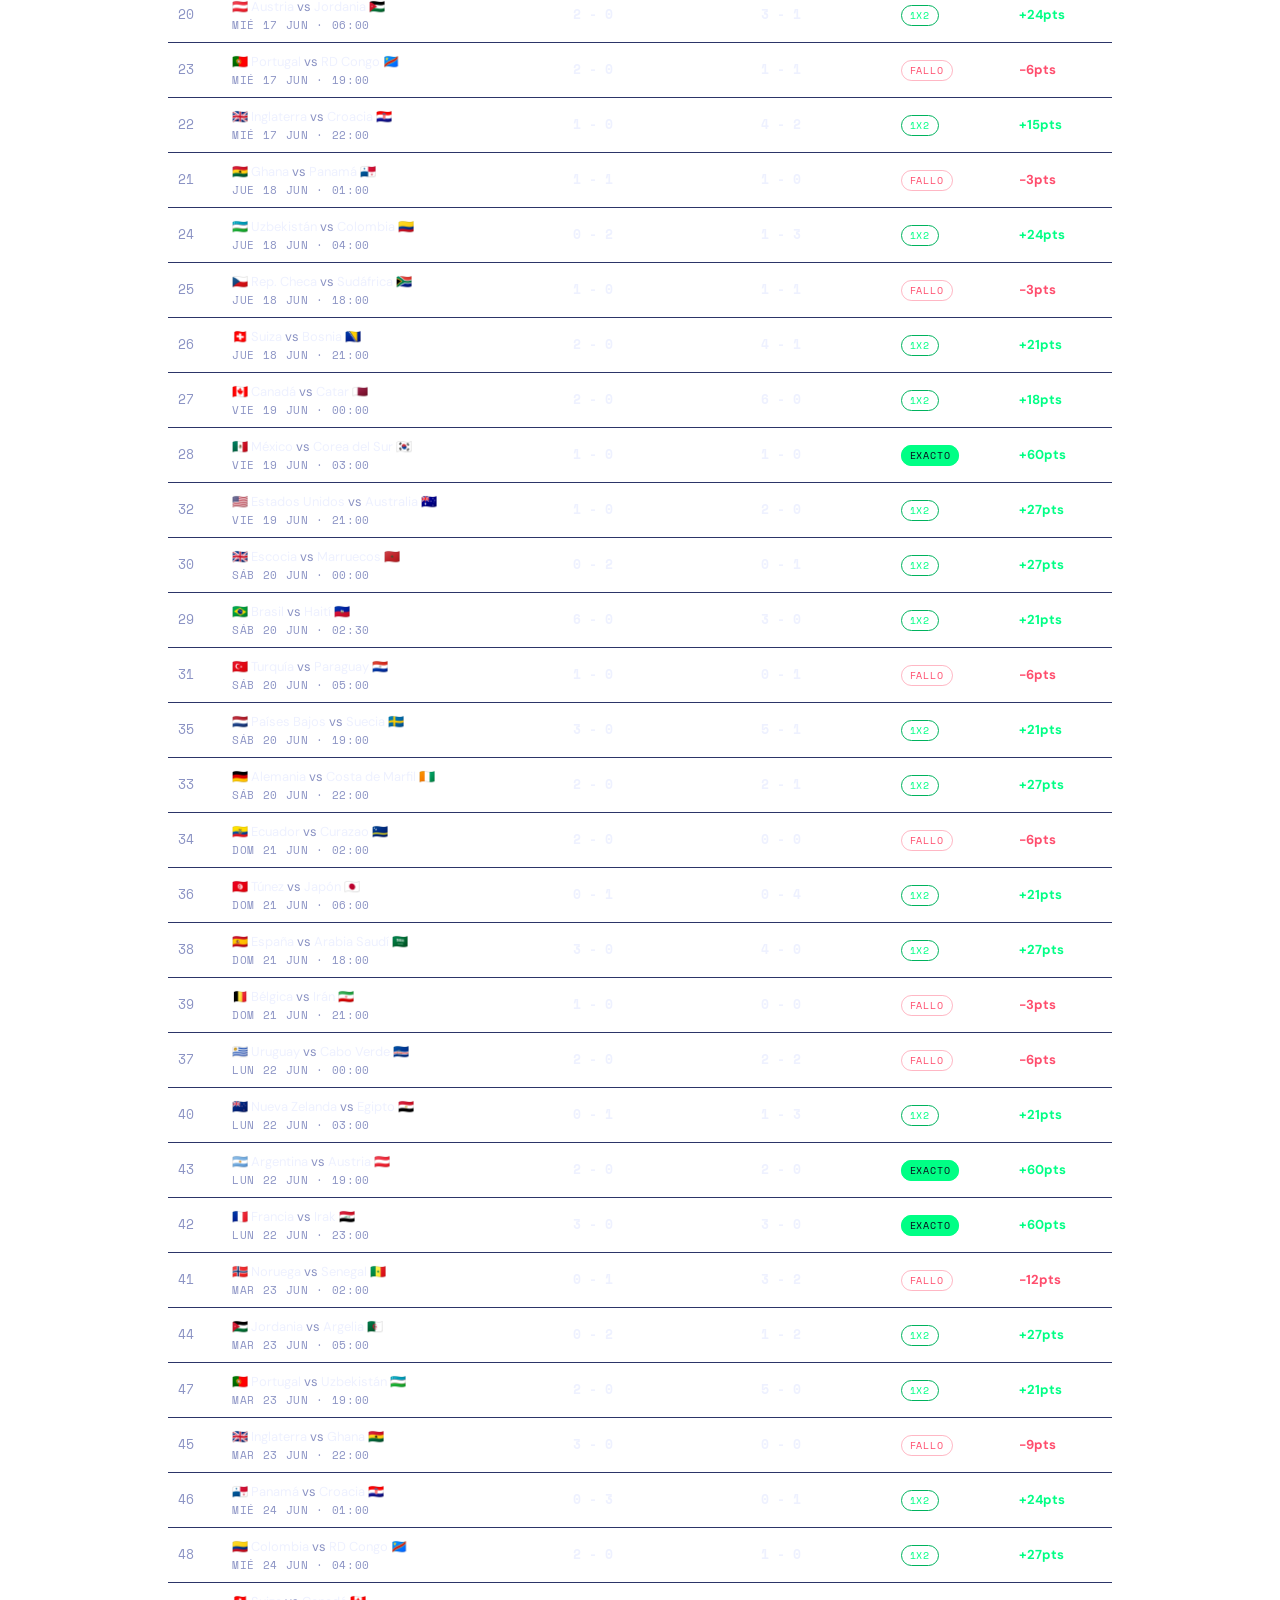
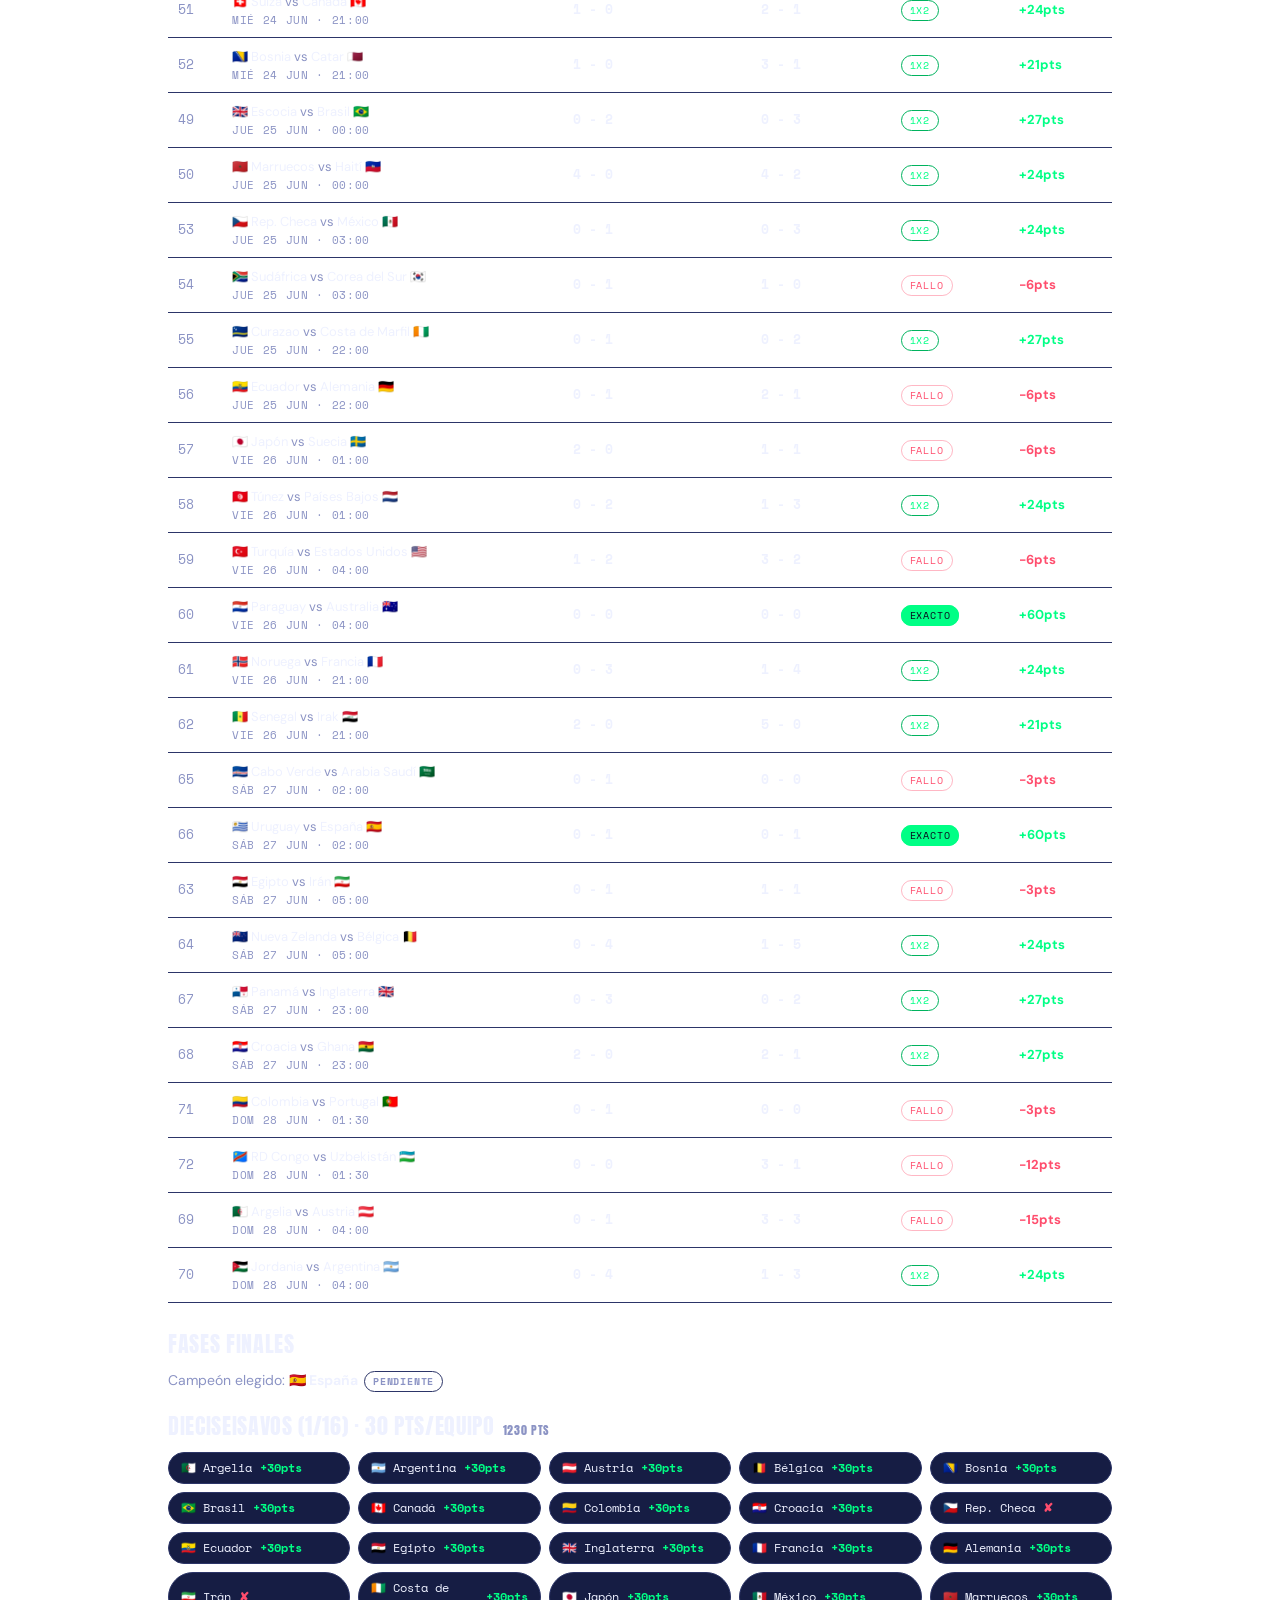
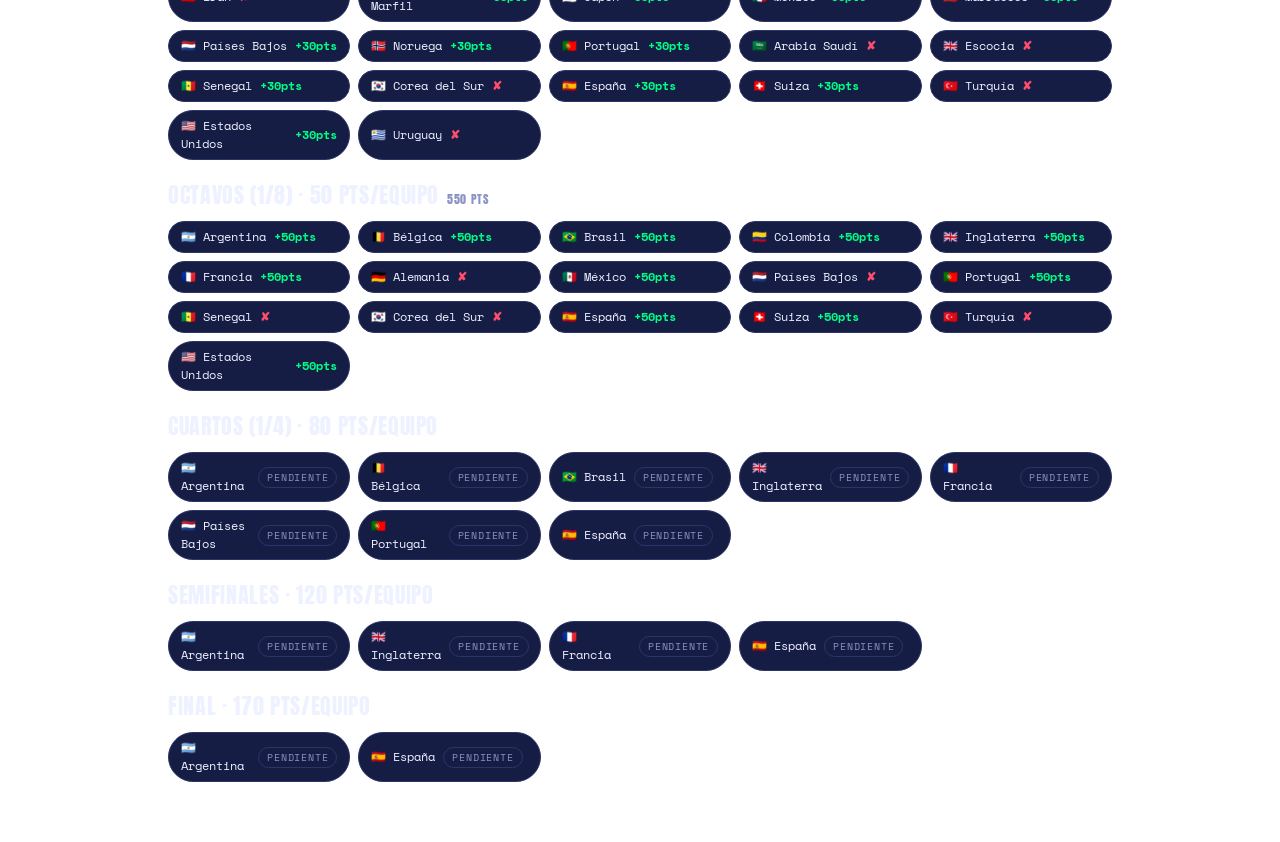
==== commit 2f6194a1: "Actualizacion fase R16" ====
--- a/jugador.html
+++ b/jugador.html
@@ -88,14 +88,42 @@
   const actual = d.actual_advanced || {};
   const champion = (advance.Champion || [])[0];
   const championHit = champion && (actual.Champion||[]).includes(champion);
-  const r32 = advance.R32 || [];
 
-  const r32Pills = r32.map(team=>{
-    const hit = (actual.R32||[]).includes(team);
-    const pending = !(actual.R32||[]).length;
-    const cls = pending ? '' : (hit ? 'pts-pos' : 'pts-neg');
-    return `<div class="advance-pill"><span>${teamFlag(team)} ${teamES(team)}</span><span class="${cls}">${pending?'pendiente':(hit?'✔':'✘')}</span></div>`;
+  // Genera el bloque de píldoras para una ronda dada
+  function roundPills(roundKey, pts) {
+    const picks = advance[roundKey] || [];
+    const actualTeams = actual[roundKey] || [];
+    const known = actualTeams.length > 0;
+    return picks.map(team => {
+      const hit = actualTeams.includes(team);
+      const cls = !known ? '' : (hit ? 'pts-pos' : 'pts-neg');
+      const badge = !known ? '<span class="tag pending">Pendiente</span>'
+                           : (hit ? ptsHtml(pts) : '<span class="pts-neg">✘</span>');
+      return `<div class="advance-pill"><span>${teamFlag(team)} ${teamES(team)}</span>${badge}</div>`;
+    }).join('') || '<div class="empty">Sin selección.</div>';
+  }
+
+  const ROUNDS = [
+    { key: 'R32',   pts: 30,  label: 'Dieciseisavos (1/16) · 30 pts/equipo', rowKey: 'r32' },
+    { key: 'R16',   pts: 50,  label: 'Octavos (1/8) · 50 pts/equipo',        rowKey: 'r16' },
+    { key: 'QF',    pts: 80,  label: 'Cuartos (1/4) · 80 pts/equipo',        rowKey: 'qf'  },
+    { key: 'SF',    pts: 120, label: 'Semifinales · 120 pts/equipo',          rowKey: 'sf'  },
+    { key: 'Final', pts: 170, label: 'Final · 170 pts/equipo',                rowKey: 'sf'  },
+  ];
+
+  const roundsHTML = ROUNDS.map(r => {
+    const earned = row[r.rowKey] ?? 0;
+    const earnedLabel = actual[r.key] && actual[r.key].length
+      ? `<span style="margin-left:8px;font-size:12px;color:var(--muted)">${earned} pts</span>` : '';
+    return `
+      <div class="section-title" style="margin-top:18px">${r.label}${earnedLabel}</div>
+      <div class="advance-grid">${roundPills(r.key, r.pts)}</div>`;
   }).join('');
+
+  const championLabel = champion
+    ? `${teamFlag(champion)} ${teamES(champion)}&nbsp;&nbsp;`
+    + ((actual.Champion||[]).length ? ptsHtml(championHit ? 250 : 0) : '<span class="tag pending">Pendiente</span>')
+    : '—';
 
   document.getElementById('content').innerHTML = `
     <div class="player-header">
@@ -113,12 +141,11 @@
       <tbody>${tableRows}</tbody>
     </table>
 
-    <div class="section-title">Fases finales</div>
+    <div class="section-title" style="margin-top:24px">Fases finales</div>
     <p class="subtitle" style="margin-bottom:10px">
-      Campeón elegido: <b style="color:var(--ink)">${champion ? teamFlag(champion)+' '+teamES(champion) : '—'}</b>
-      ${champion ? ((actual.Champion||[]).length ? ptsHtml(championHit?250:0) : '<span class="tag pending">Pendiente</span>') : ''}
+      Campeón elegido: <b style="color:var(--ink)">${championLabel}</b>
     </p>
-    <div class="advance-grid">${r32Pills || '<div class="empty">Sin selección de dieciseisavos.</div>'}</div>
+    ${roundsHTML}
   `;
 }
 load();
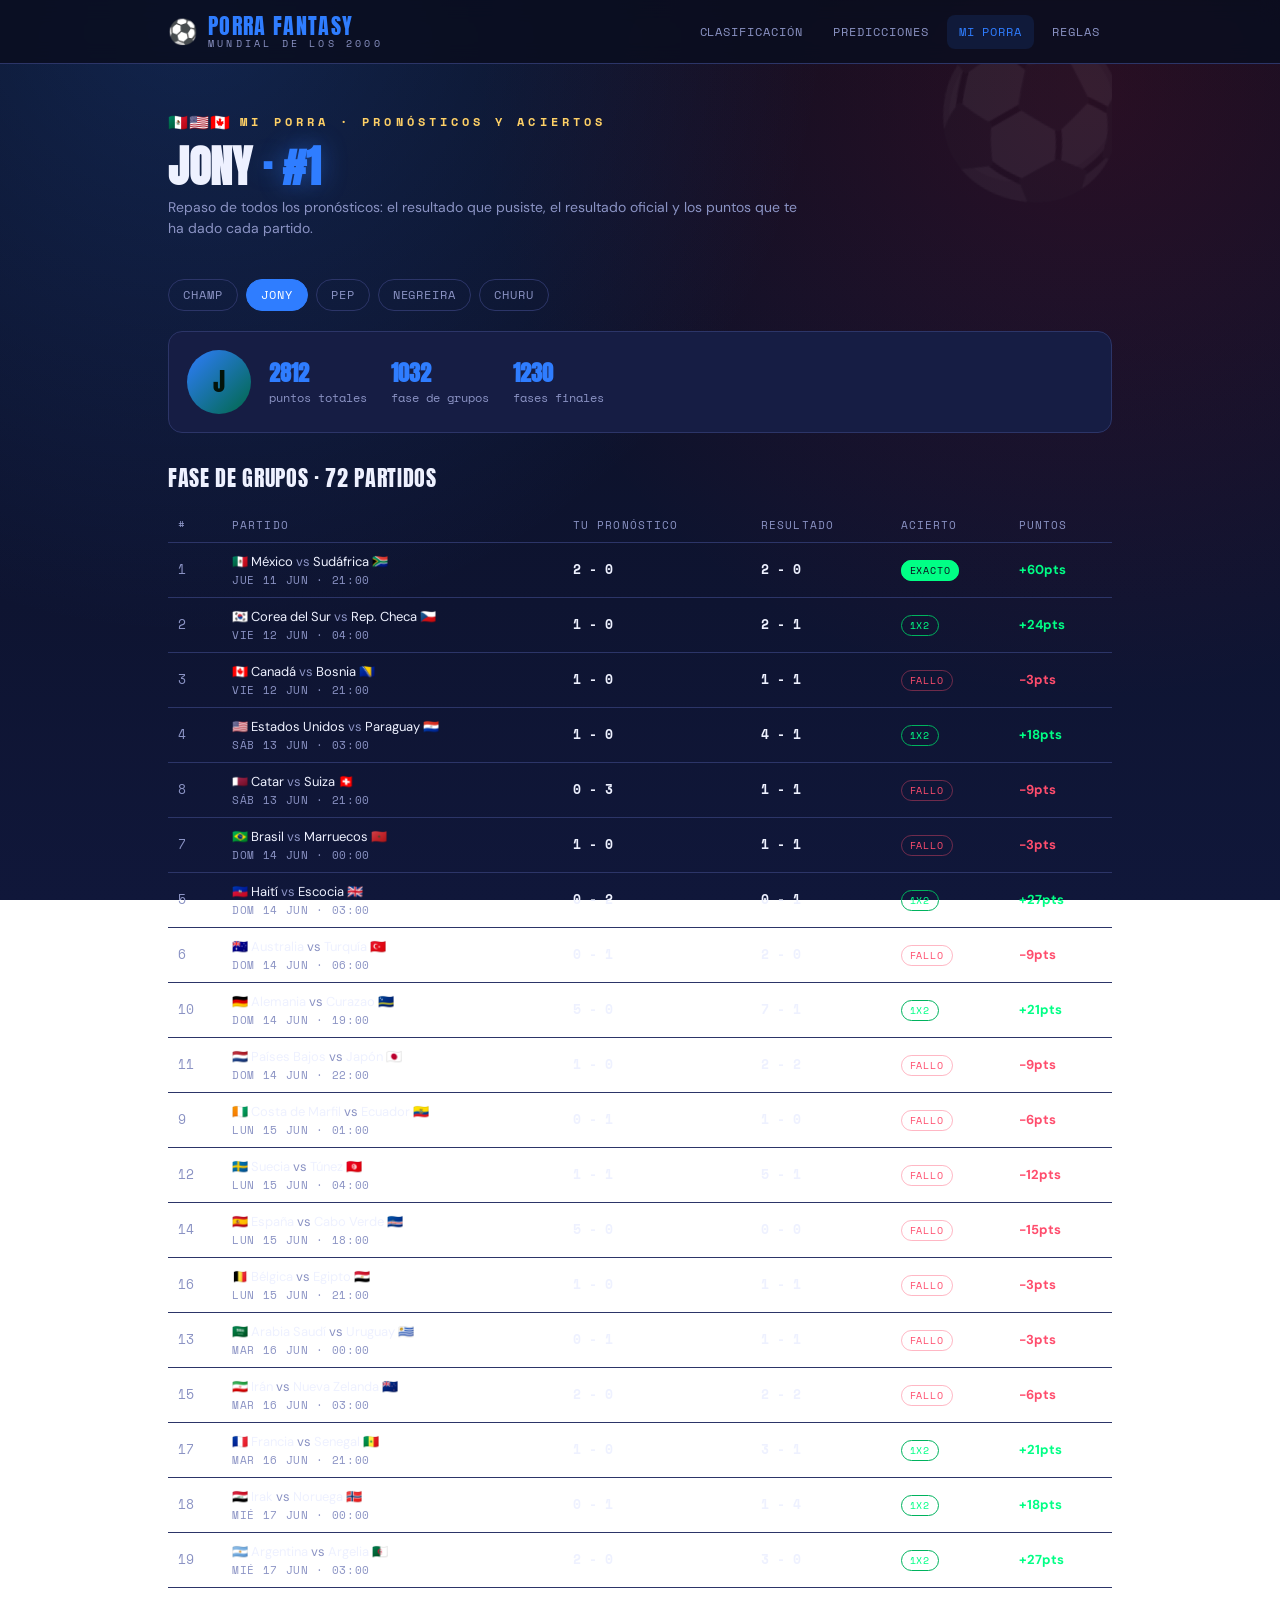
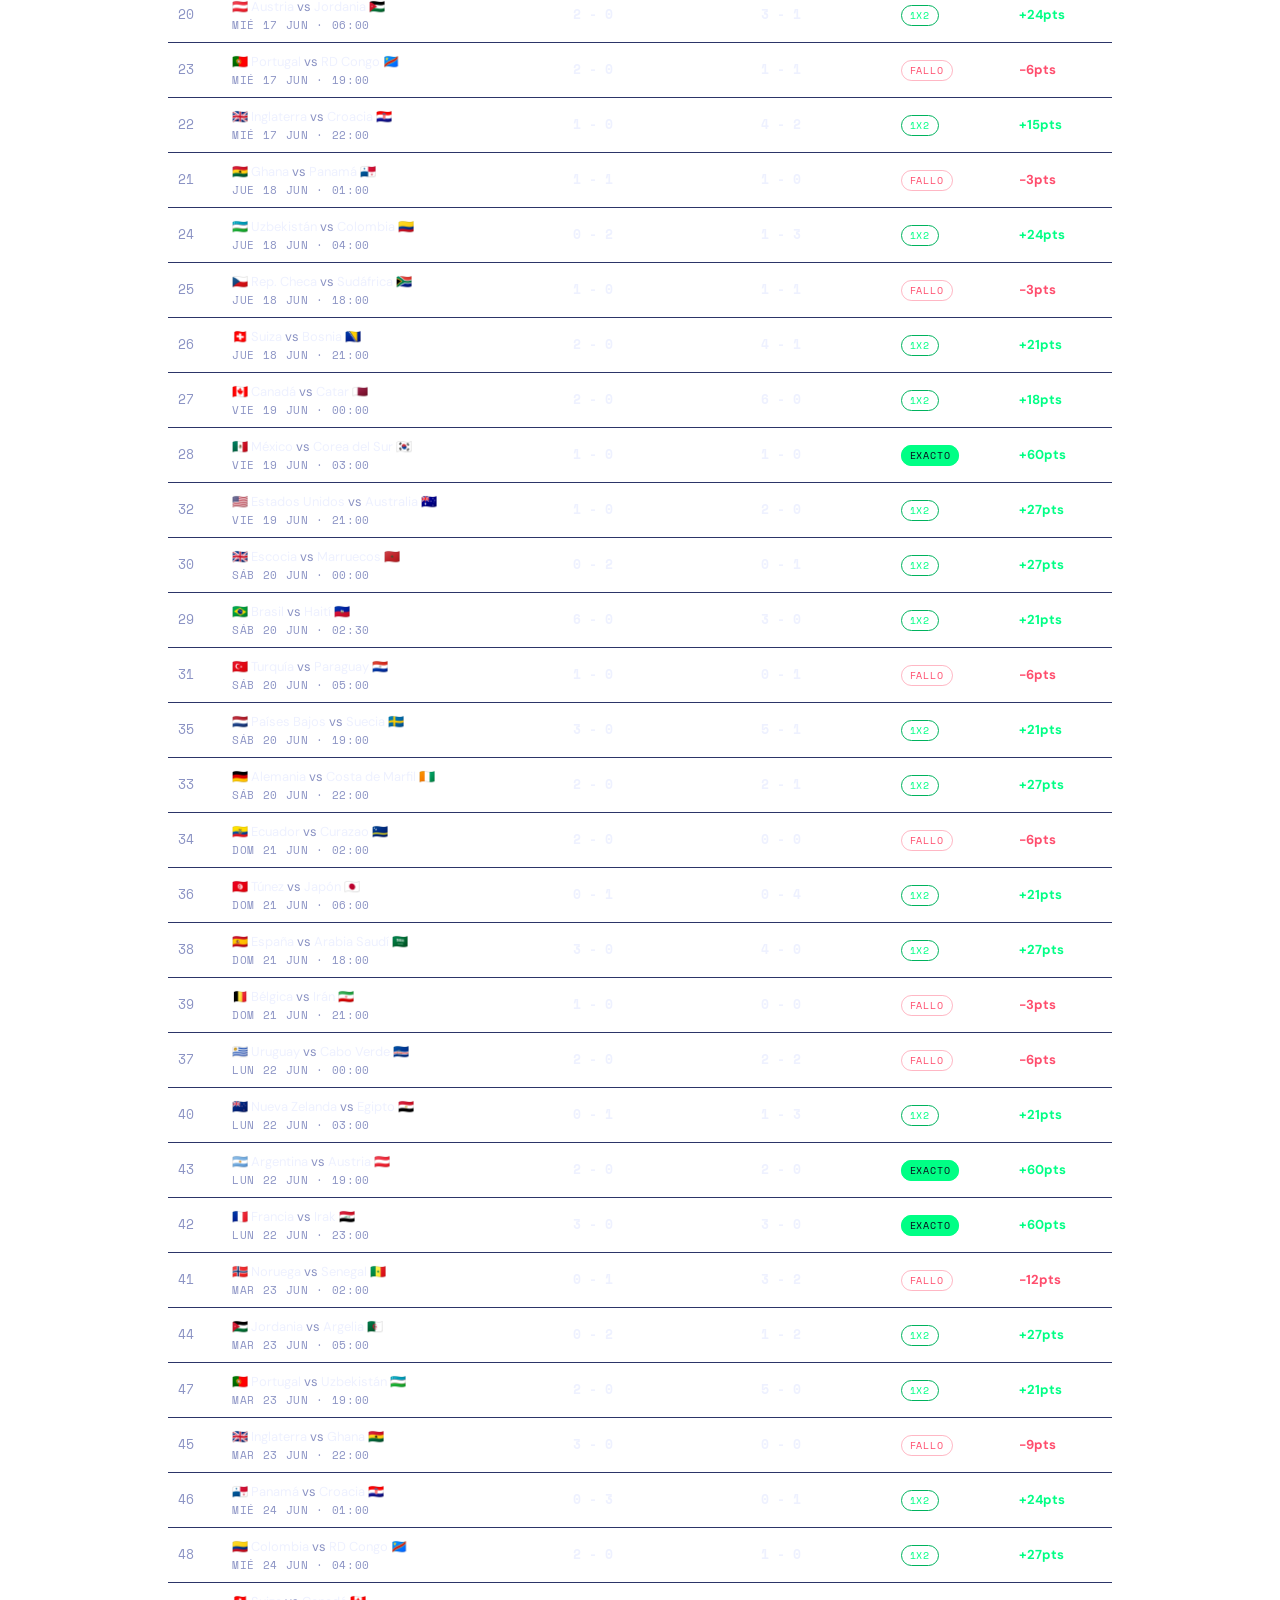
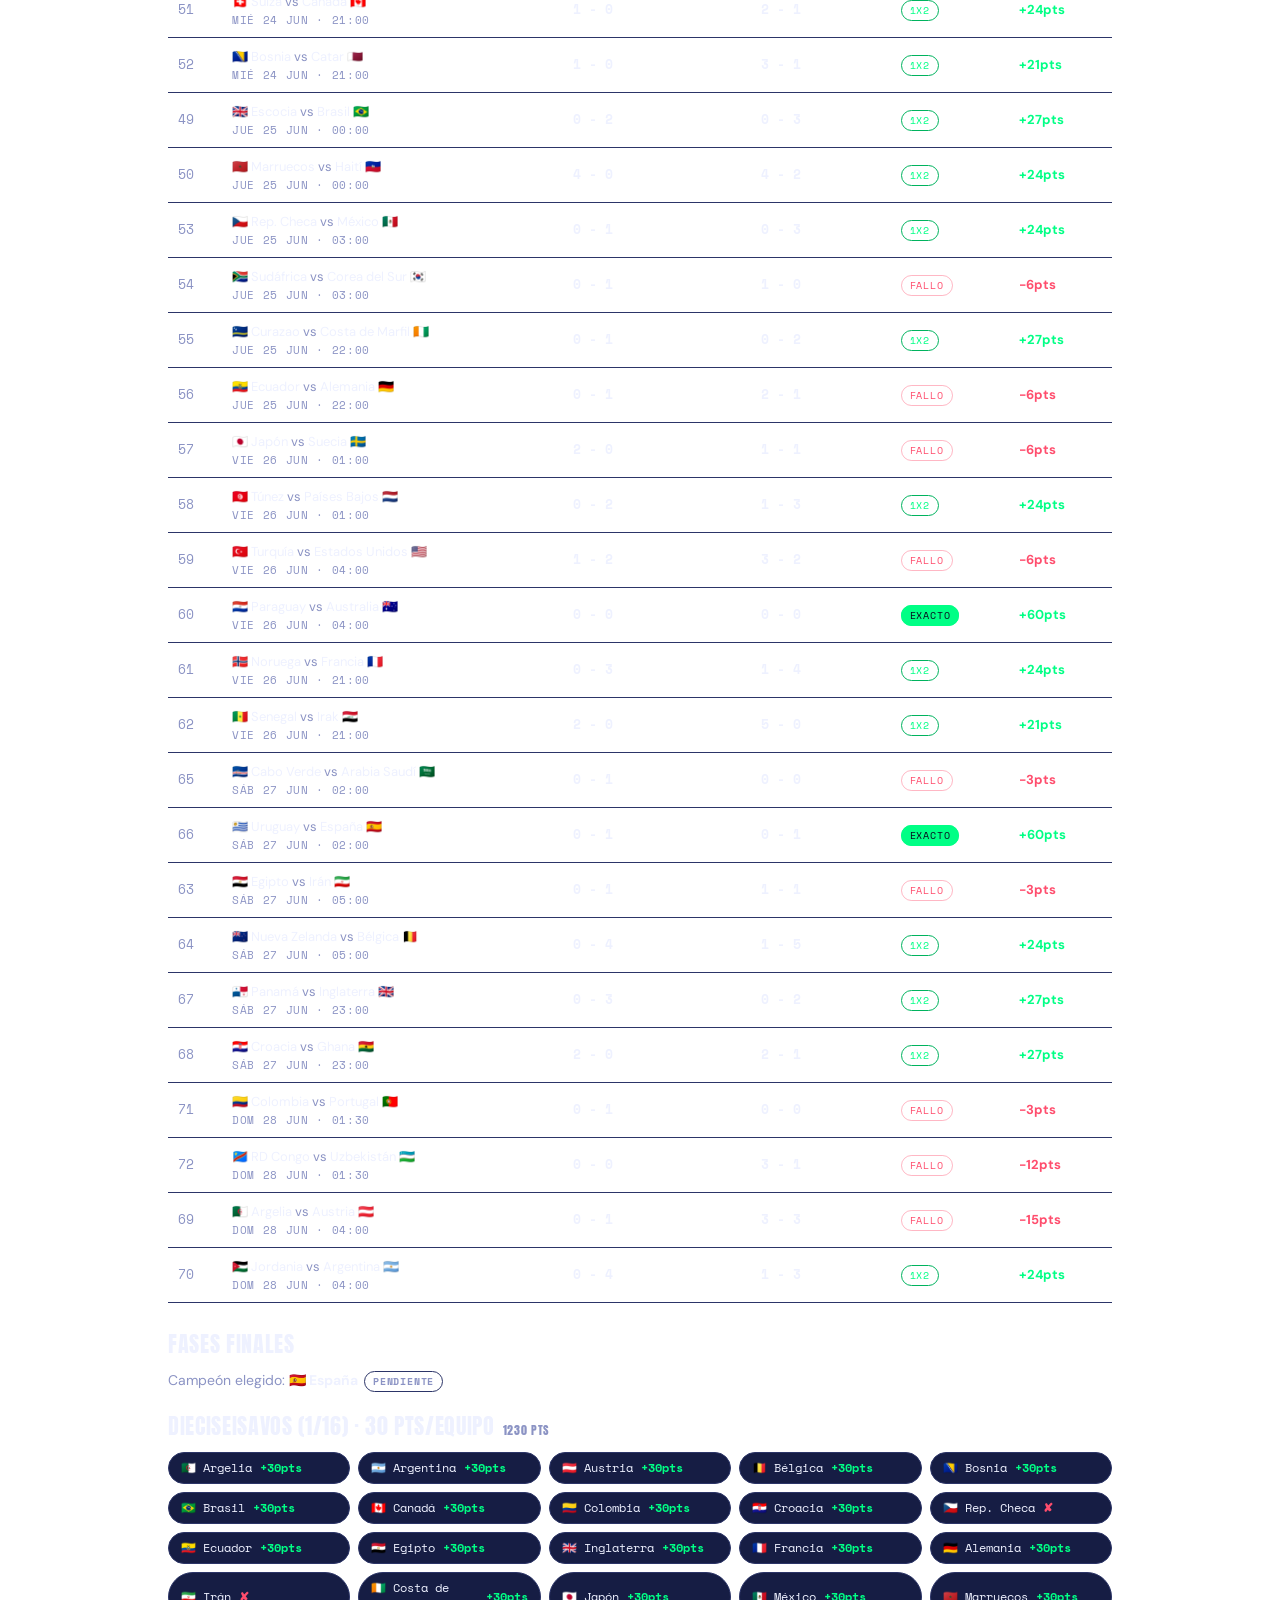
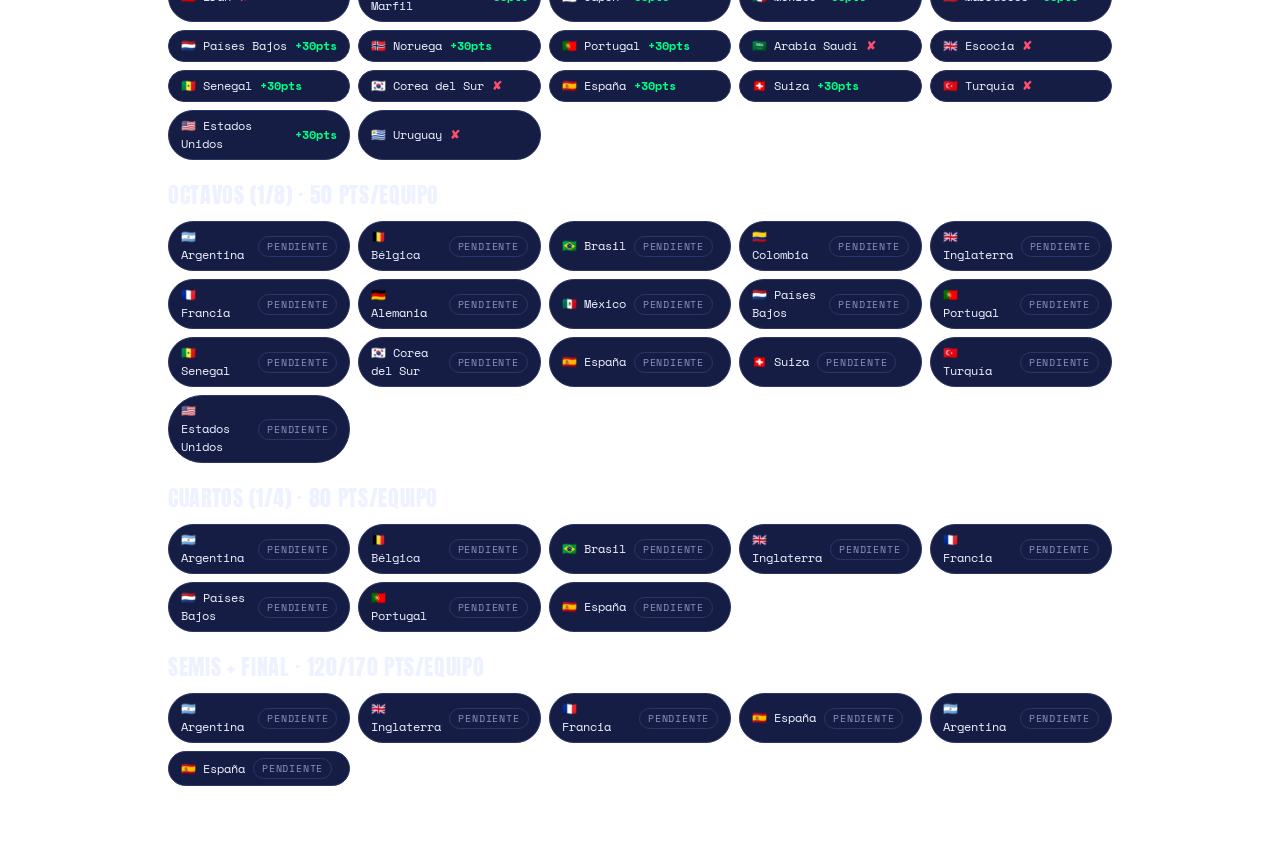
==== commit 9eef6b3c: "Actualizacion R16" ====
--- a/jugador.html
+++ b/jugador.html
@@ -103,21 +103,25 @@
     }).join('') || '<div class="empty">Sin selección.</div>';
   }
 
+  // Nota: score.py acumula SF+Final en el mismo campo "sf"
   const ROUNDS = [
     { key: 'R32',   pts: 30,  label: 'Dieciseisavos (1/16) · 30 pts/equipo', rowKey: 'r32' },
     { key: 'R16',   pts: 50,  label: 'Octavos (1/8) · 50 pts/equipo',        rowKey: 'r16' },
     { key: 'QF',    pts: 80,  label: 'Cuartos (1/4) · 80 pts/equipo',        rowKey: 'qf'  },
-    { key: 'SF',    pts: 120, label: 'Semifinales · 120 pts/equipo',          rowKey: 'sf'  },
-    { key: 'Final', pts: 170, label: 'Final · 170 pts/equipo',                rowKey: 'sf'  },
+    { key: 'SF',    pts: 120, label: 'Semis + Final · 120/170 pts/equipo',    rowKey: 'sf'  },
+    { key: 'Final', pts: 170, label: null, rowKey: null },
   ];
 
-  const roundsHTML = ROUNDS.map(r => {
-    const earned = row[r.rowKey] ?? 0;
-    const earnedLabel = actual[r.key] && actual[r.key].length
+  const roundsHTML = ROUNDS.filter(r => r.label).map(r => {
+    const earned = r.rowKey ? (row[r.rowKey] ?? 0) : null;
+    const earnedLabel = earned !== null && actual[r.key] && actual[r.key].length
       ? `<span style="margin-left:8px;font-size:12px;color:var(--muted)">${earned} pts</span>` : '';
+    const pills = r.key === 'SF'
+      ? roundPills('SF', 120) + roundPills('Final', 170)
+      : roundPills(r.key, r.pts);
     return `
       <div class="section-title" style="margin-top:18px">${r.label}${earnedLabel}</div>
-      <div class="advance-grid">${roundPills(r.key, r.pts)}</div>`;
+      <div class="advance-grid">${pills}</div>`;
   }).join('');
 
   const championLabel = champion
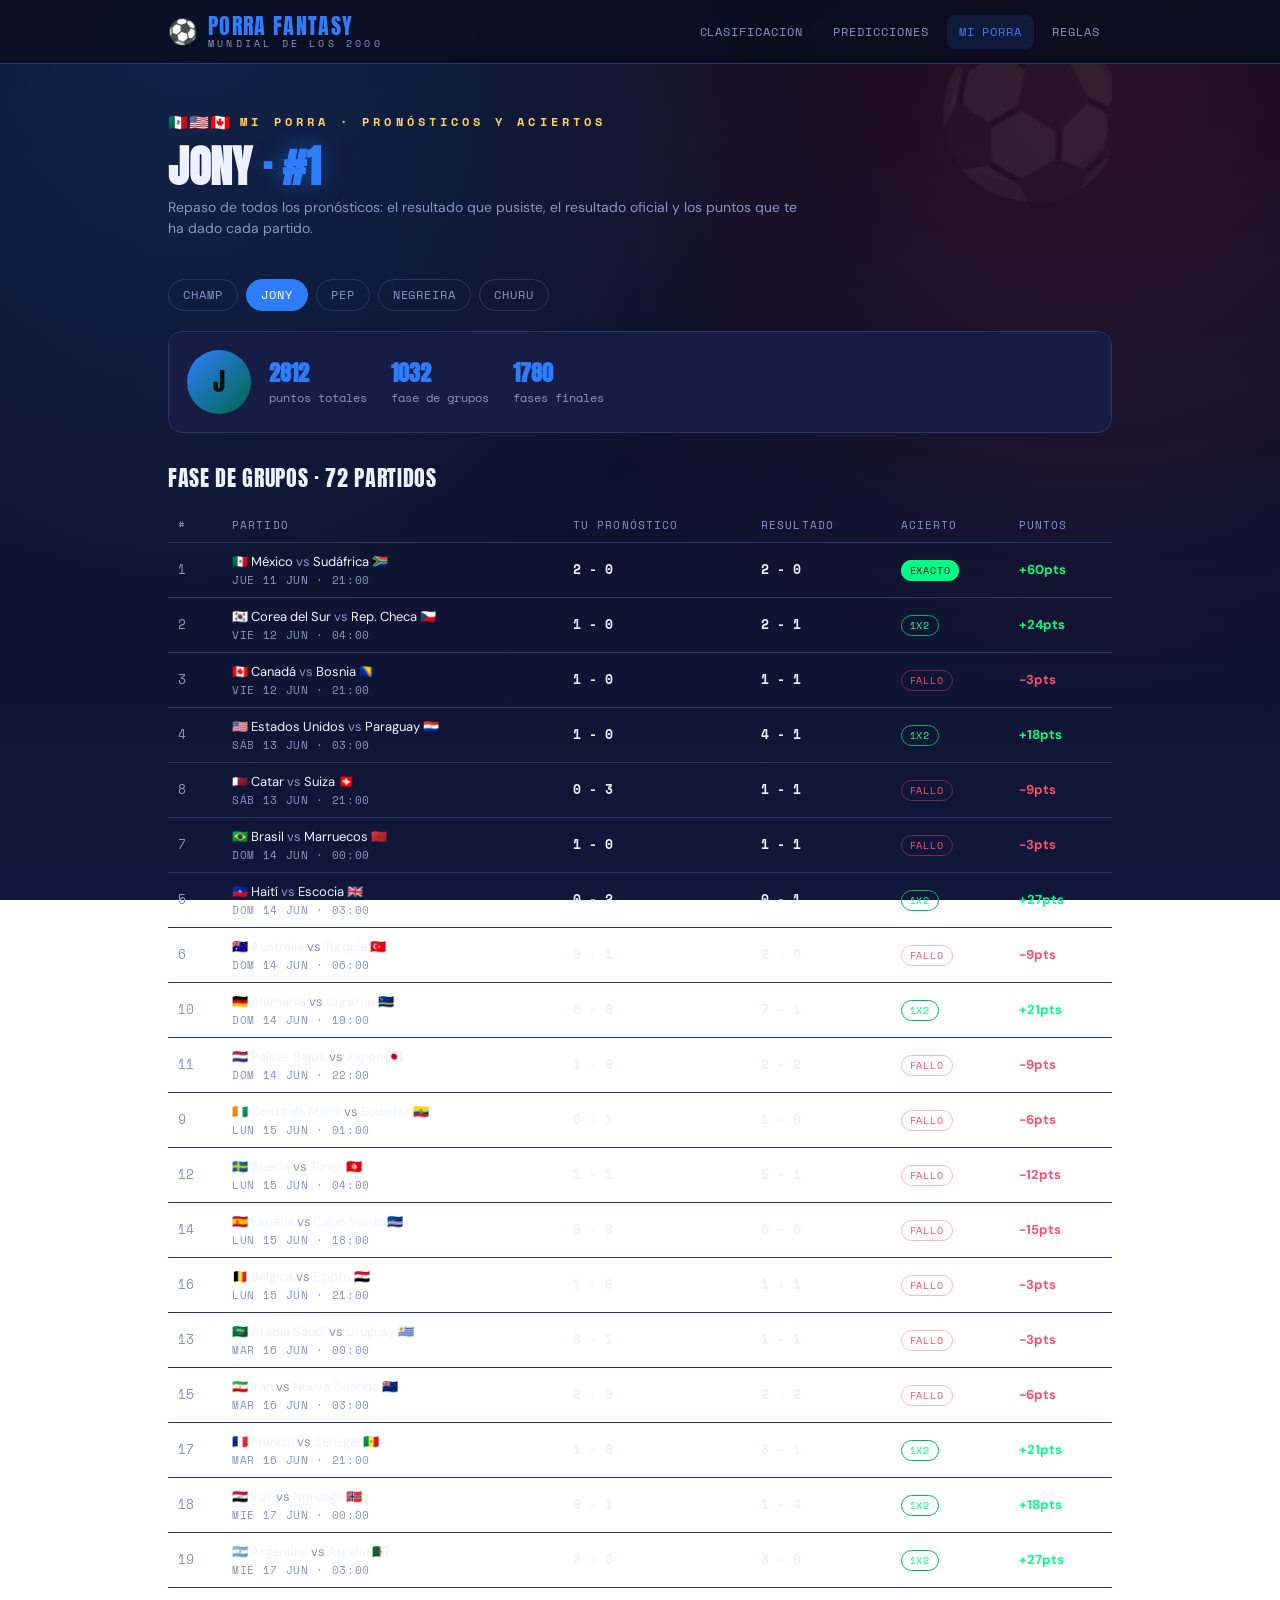
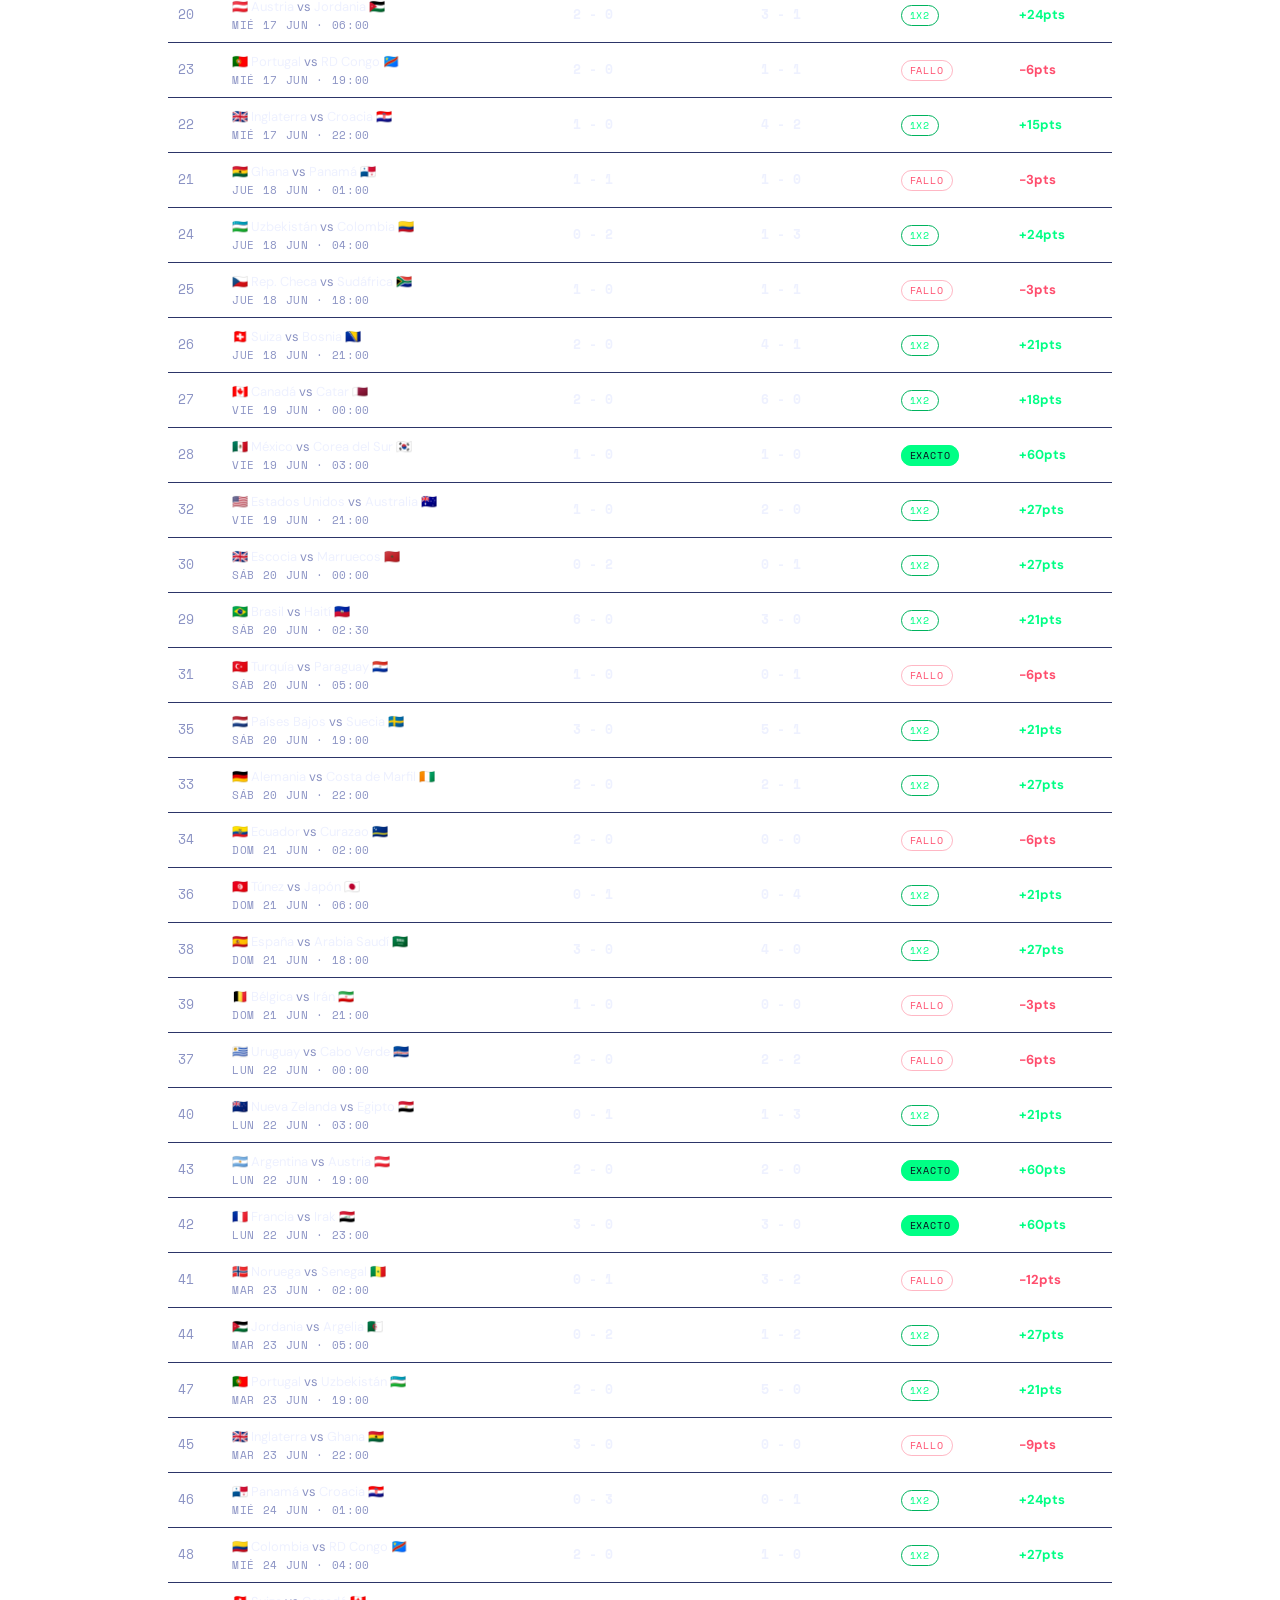
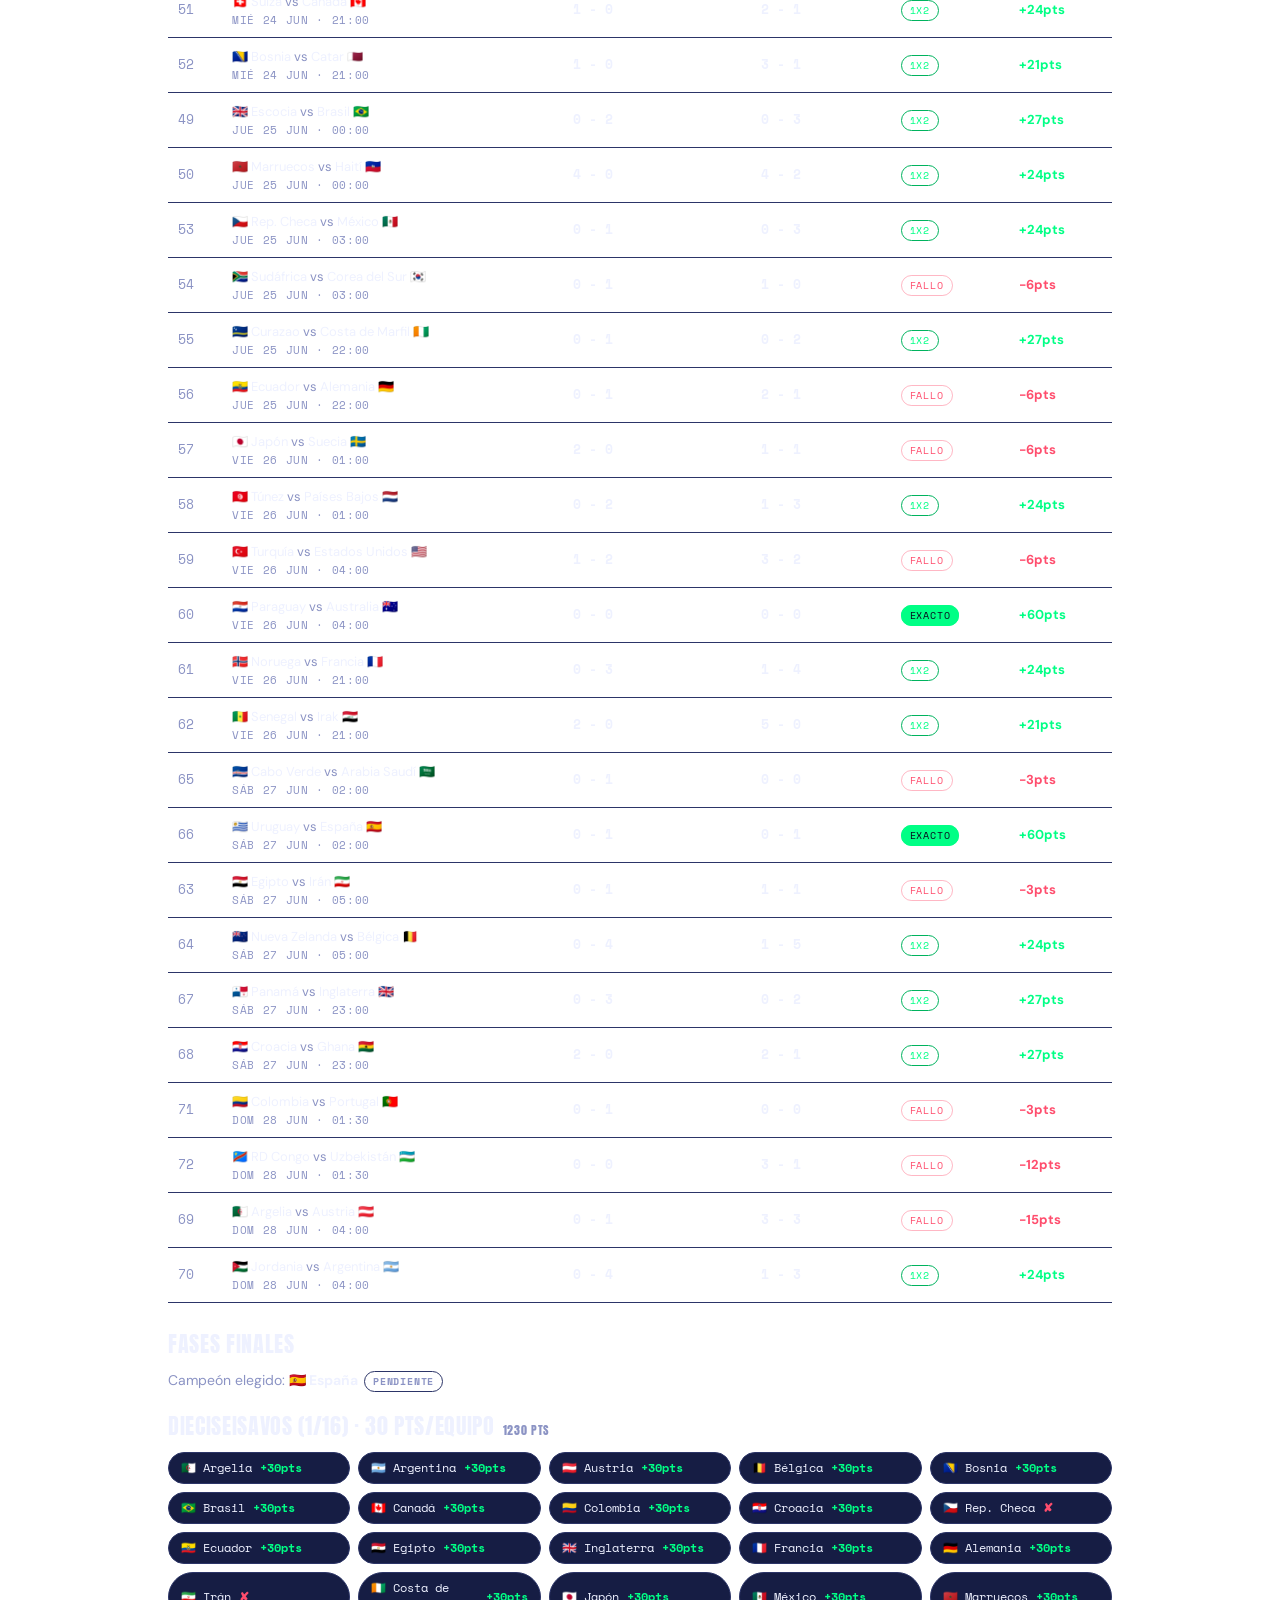
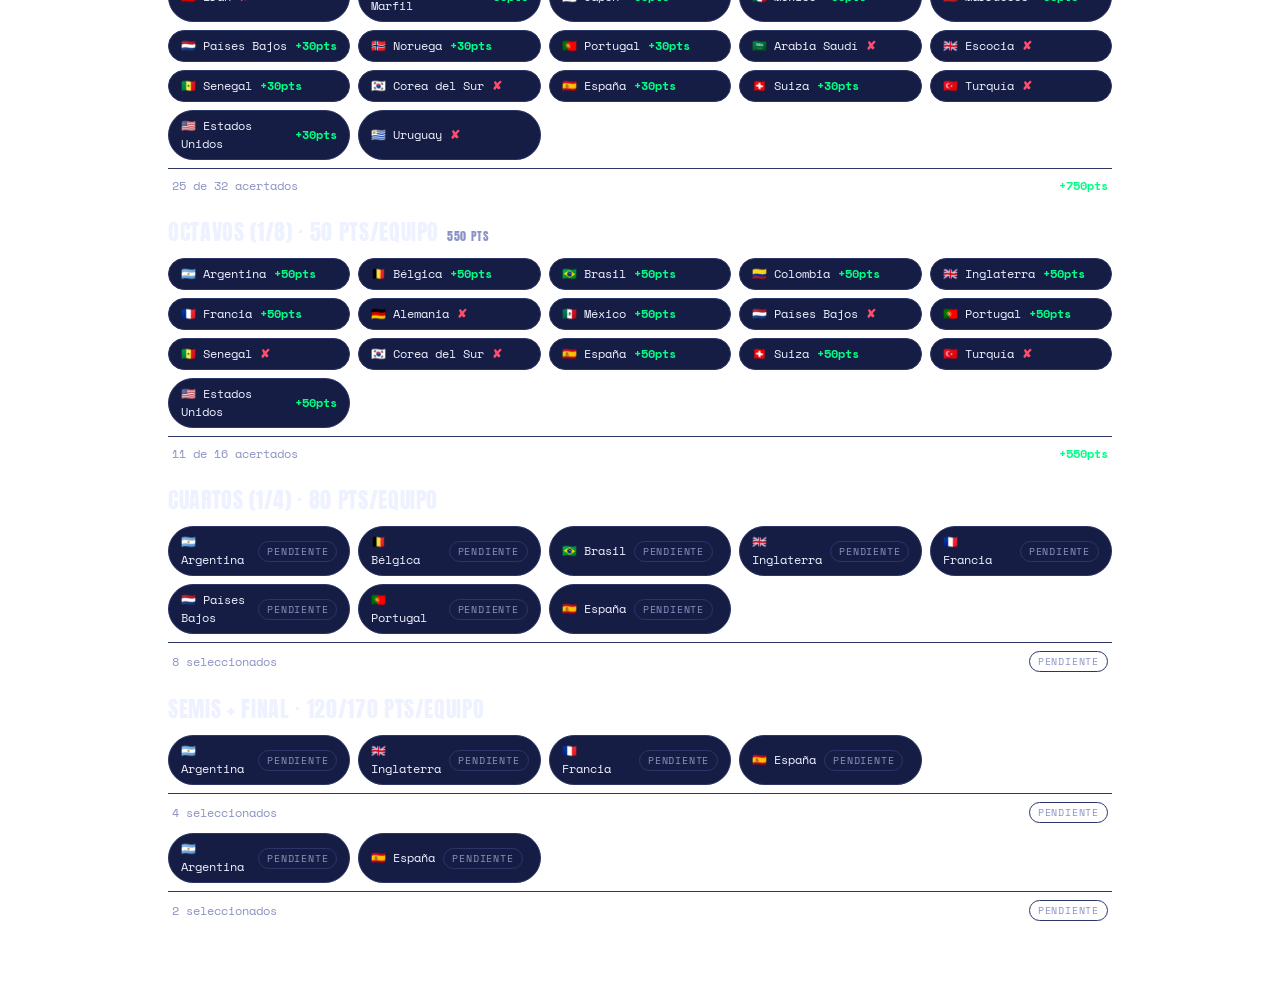
==== commit 524bbf27: "Actualizacion" ====
--- a/jugador.html
+++ b/jugador.html
@@ -89,18 +89,24 @@
   const champion = (advance.Champion || [])[0];
   const championHit = champion && (actual.Champion||[]).includes(champion);
 
-  // Genera el bloque de píldoras para una ronda dada
+  // Genera el bloque de píldoras + fila de total para una ronda dada
   function roundPills(roundKey, pts) {
     const picks = advance[roundKey] || [];
     const actualTeams = actual[roundKey] || [];
     const known = actualTeams.length > 0;
-    return picks.map(team => {
+    if (!picks.length) return '<div class="empty">Sin selección.</div>';
+    const hits = known ? picks.filter(t => actualTeams.includes(t)).length : null;
+    const earned = hits !== null ? hits * pts : null;
+    const pills = picks.map(team => {
       const hit = actualTeams.includes(team);
-      const cls = !known ? '' : (hit ? 'pts-pos' : 'pts-neg');
       const badge = !known ? '<span class="tag pending">Pendiente</span>'
                            : (hit ? ptsHtml(pts) : '<span class="pts-neg">✘</span>');
       return `<div class="advance-pill"><span>${teamFlag(team)} ${teamES(team)}</span>${badge}</div>`;
-    }).join('') || '<div class="empty">Sin selección.</div>';
+    }).join('');
+    const totalRow = known
+      ? `<div class="round-total"><span>${hits} de ${picks.length} acertados</span><span>${ptsHtml(earned)}</span></div>`
+      : `<div class="round-total"><span>${picks.length} seleccionados</span><span class="tag pending">Pendiente</span></div>`;
+    return pills + totalRow;
   }
 
   // Nota: score.py acumula SF+Final en el mismo campo "sf"
--- a/assets/style.css
+++ b/assets/style.css
@@ -257,6 +257,11 @@
   font-family:'Space Mono',monospace;font-size:12px;background:var(--card);border:1px solid var(--line);
   border-radius:999px;padding:6px 12px;display:flex;align-items:center;gap:8px;
 }
+.round-total{
+  grid-column:1/-1;display:flex;justify-content:space-between;align-items:center;
+  font-family:'Space Mono',monospace;font-size:12px;
+  border-top:1px solid var(--line);padding:8px 4px 2px;color:var(--muted);
+}
 
 /* ---------- FOOTER ---------- */
 footer{border-top:1px solid var(--line);margin-top:36px;padding:18px 0 40px;font-size:12px;color:var(--muted)}
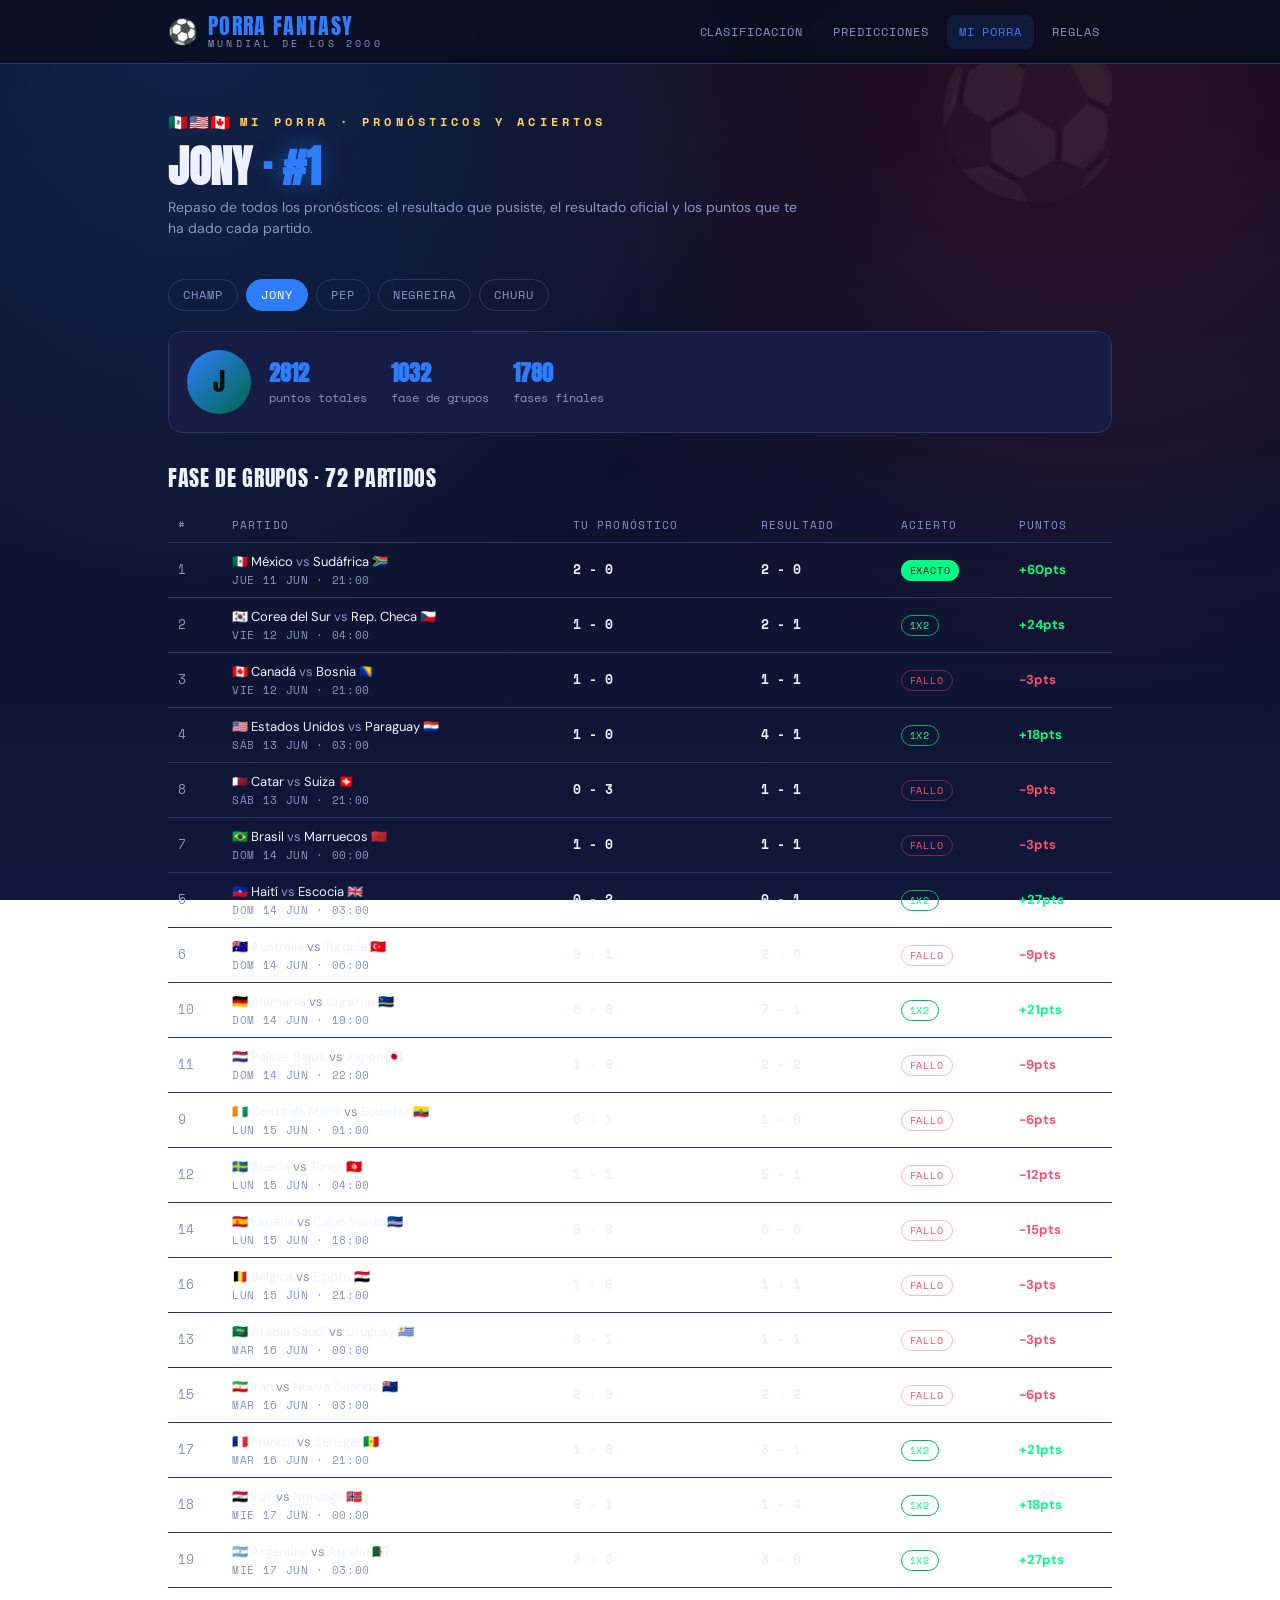
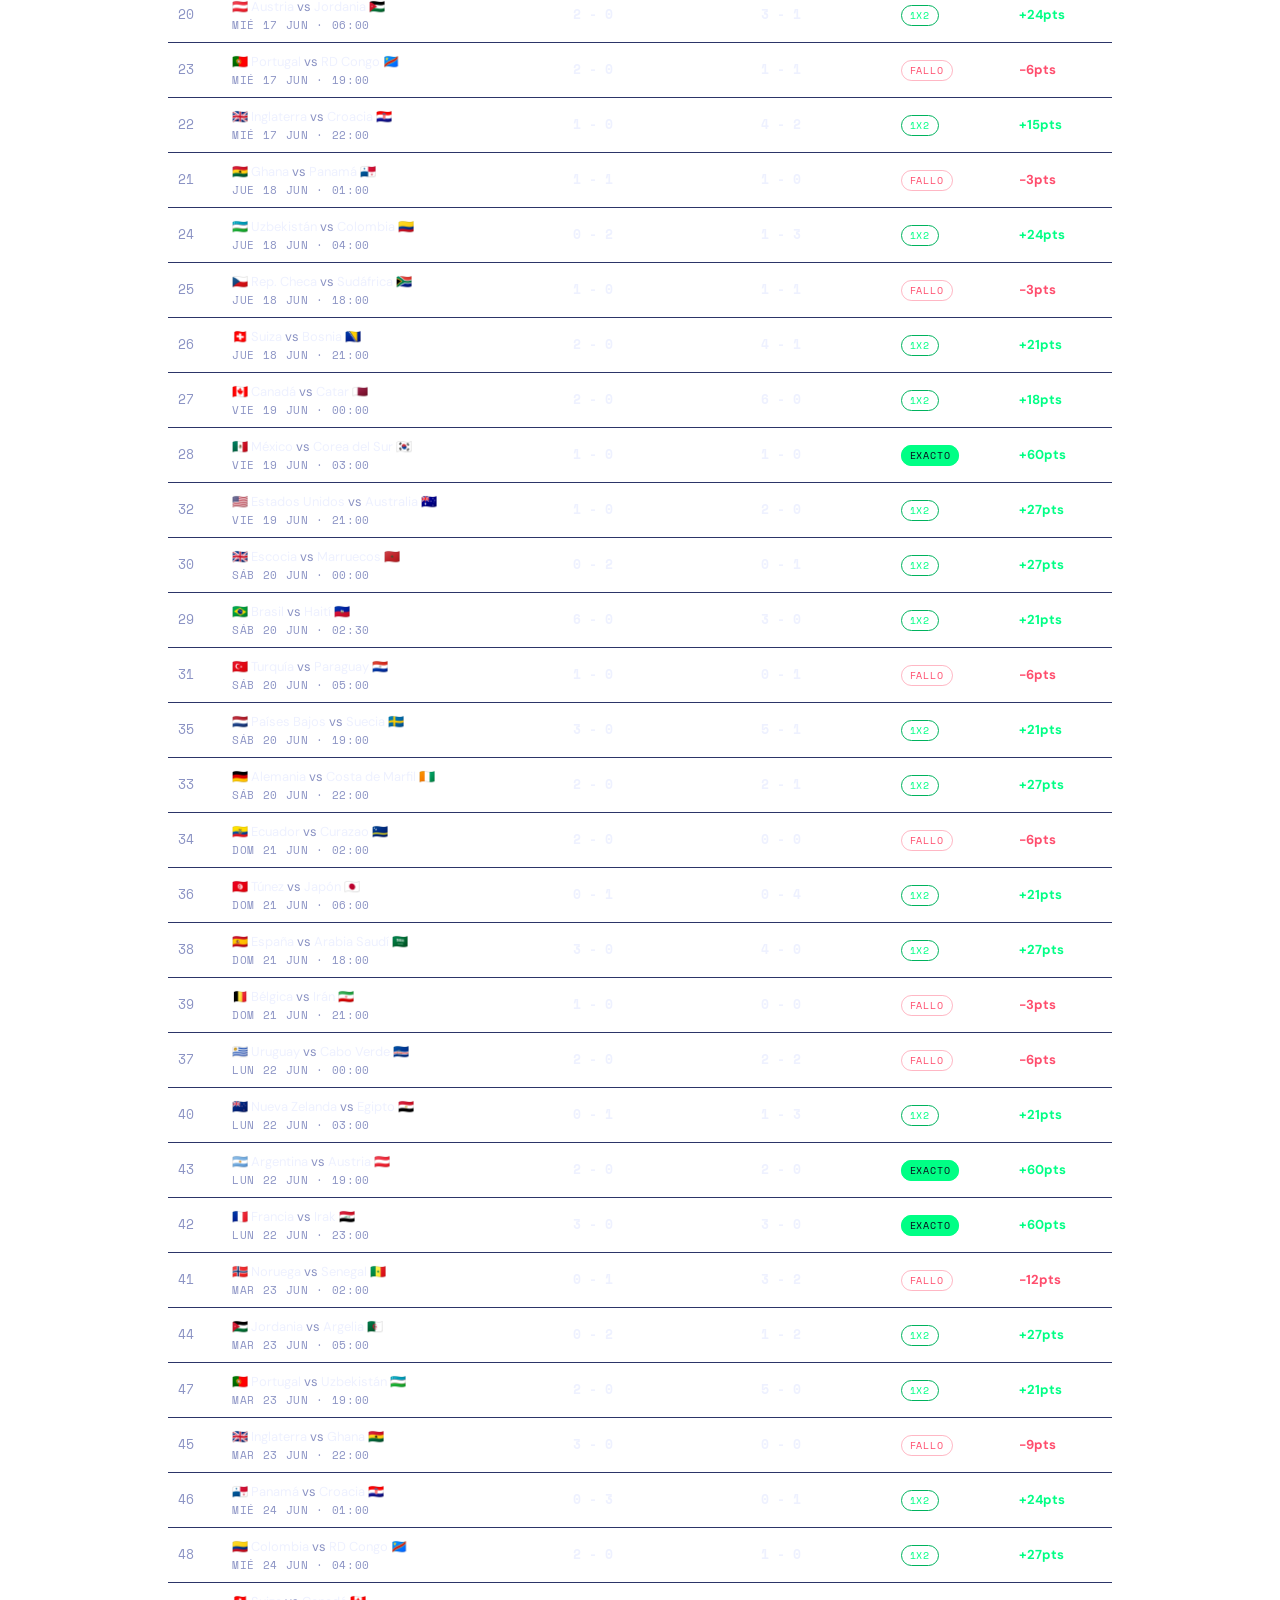
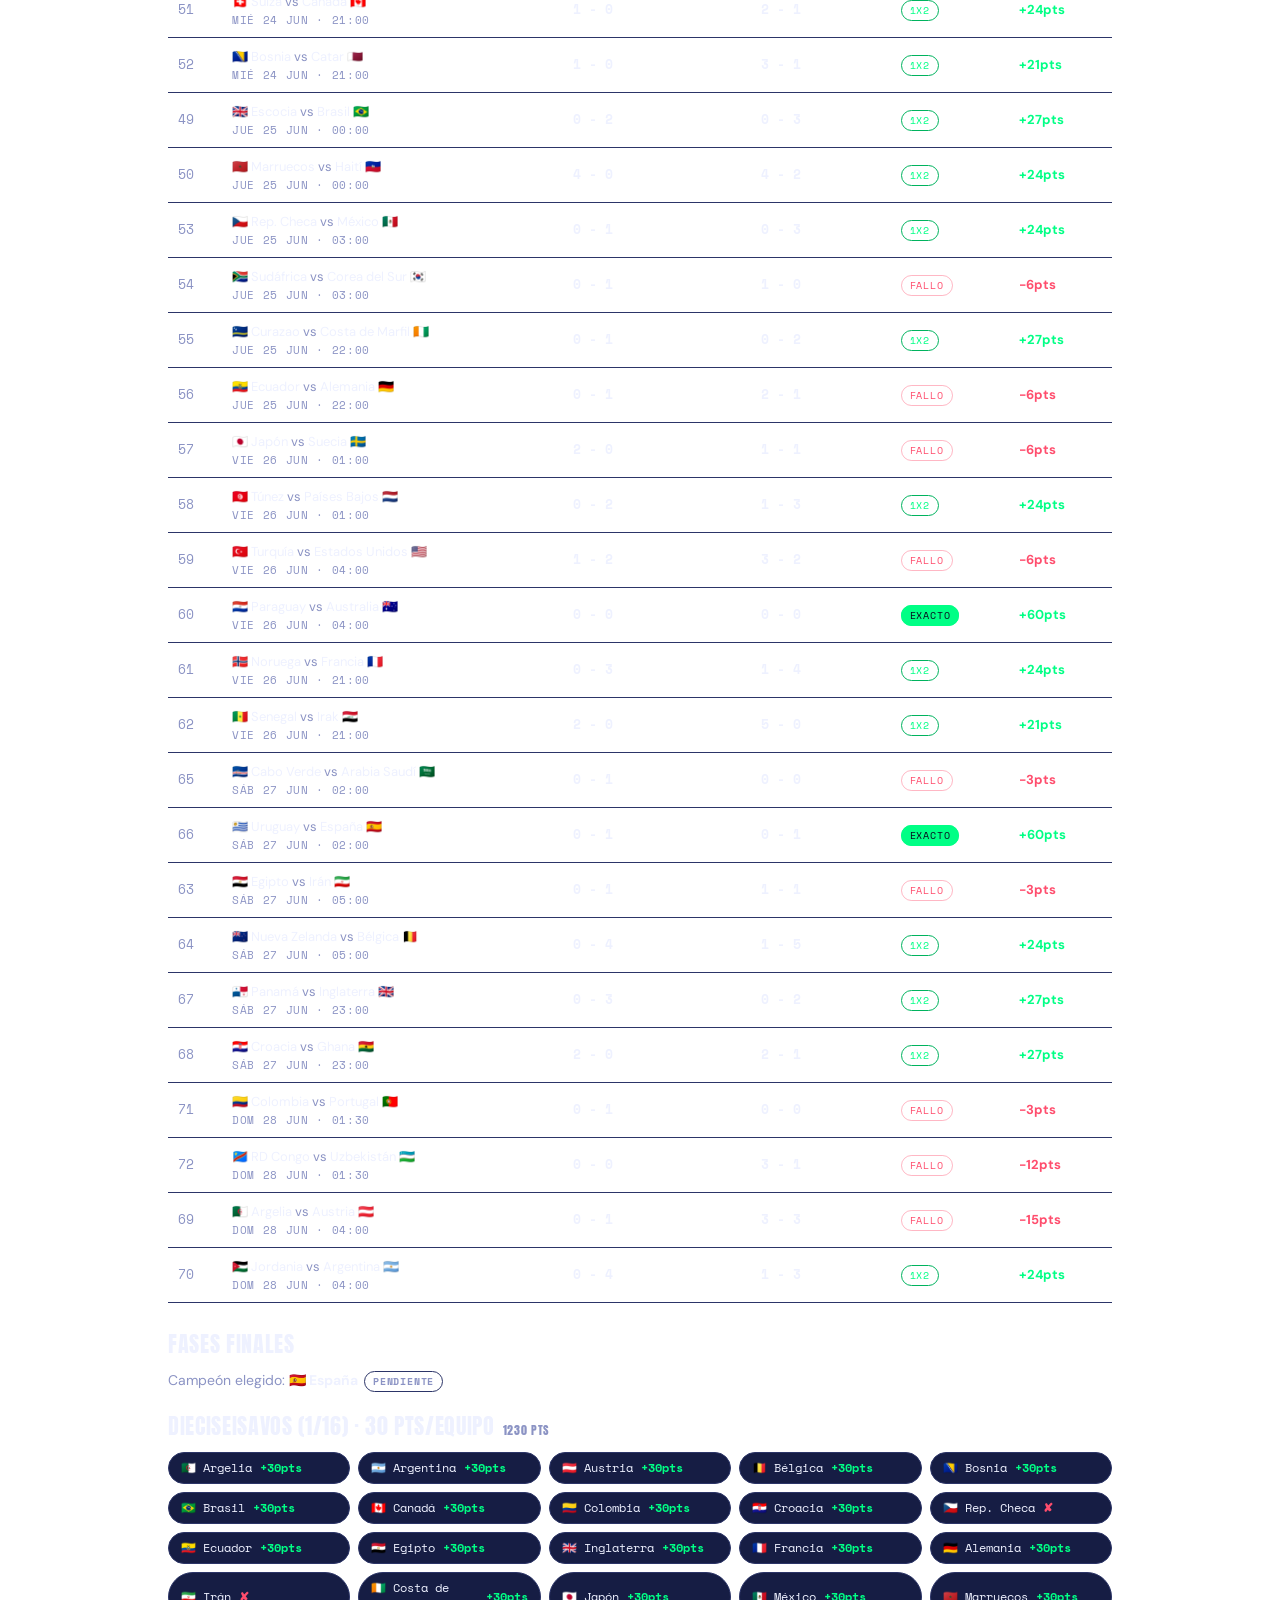
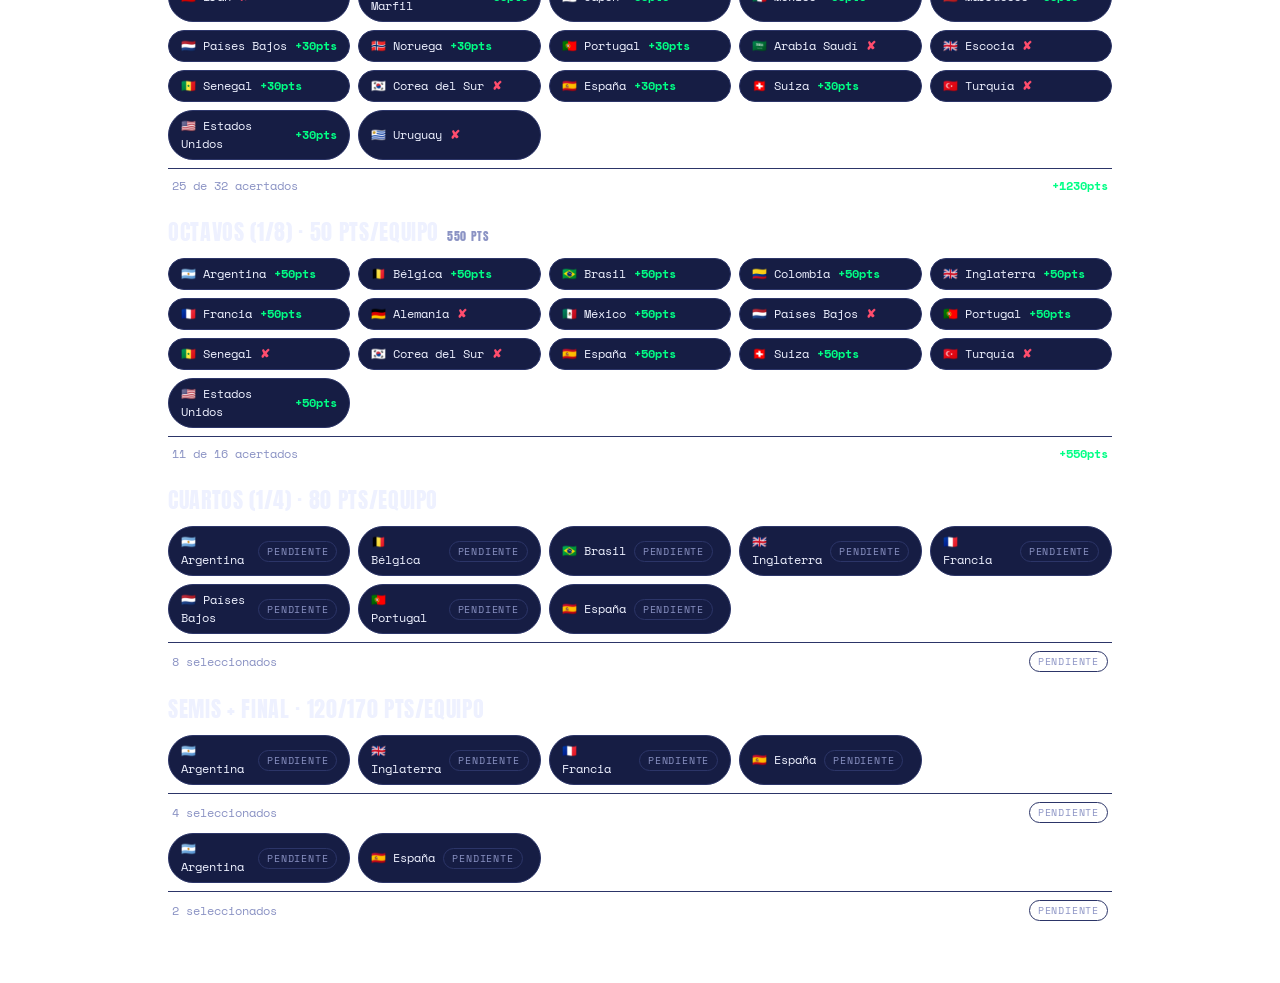
==== commit c4352913: "Actualizar" ====
--- a/jugador.html
+++ b/jugador.html
@@ -89,14 +89,14 @@
   const champion = (advance.Champion || [])[0];
   const championHit = champion && (actual.Champion||[]).includes(champion);
 
-  // Genera el bloque de píldoras + fila de total para una ronda dada
-  function roundPills(roundKey, pts) {
+  // Genera el bloque de píldoras para una ronda dada
+  // actualEarned: total real de puntos (de standings.json, incluye bonuses)
+  function roundPills(roundKey, pts, actualEarned) {
     const picks = advance[roundKey] || [];
     const actualTeams = actual[roundKey] || [];
     const known = actualTeams.length > 0;
     if (!picks.length) return '<div class="empty">Sin selección.</div>';
     const hits = known ? picks.filter(t => actualTeams.includes(t)).length : null;
-    const earned = hits !== null ? hits * pts : null;
     const pills = picks.map(team => {
       const hit = actualTeams.includes(team);
       const badge = !known ? '<span class="tag pending">Pendiente</span>'
@@ -104,7 +104,7 @@
       return `<div class="advance-pill"><span>${teamFlag(team)} ${teamES(team)}</span>${badge}</div>`;
     }).join('');
     const totalRow = known
-      ? `<div class="round-total"><span>${hits} de ${picks.length} acertados</span><span>${ptsHtml(earned)}</span></div>`
+      ? `<div class="round-total"><span>${hits} de ${picks.length} acertados</span><span>${ptsHtml(actualEarned ?? hits * pts)}</span></div>`
       : `<div class="round-total"><span>${picks.length} seleccionados</span><span class="tag pending">Pendiente</span></div>`;
     return pills + totalRow;
   }
@@ -123,8 +123,8 @@
     const earnedLabel = earned !== null && actual[r.key] && actual[r.key].length
       ? `<span style="margin-left:8px;font-size:12px;color:var(--muted)">${earned} pts</span>` : '';
     const pills = r.key === 'SF'
-      ? roundPills('SF', 120) + roundPills('Final', 170)
-      : roundPills(r.key, r.pts);
+      ? roundPills('SF', 120, null) + roundPills('Final', 170, earned)
+      : roundPills(r.key, r.pts, earned);
     return `
       <div class="section-title" style="margin-top:18px">${r.label}${earnedLabel}</div>
       <div class="advance-grid">${pills}</div>`;
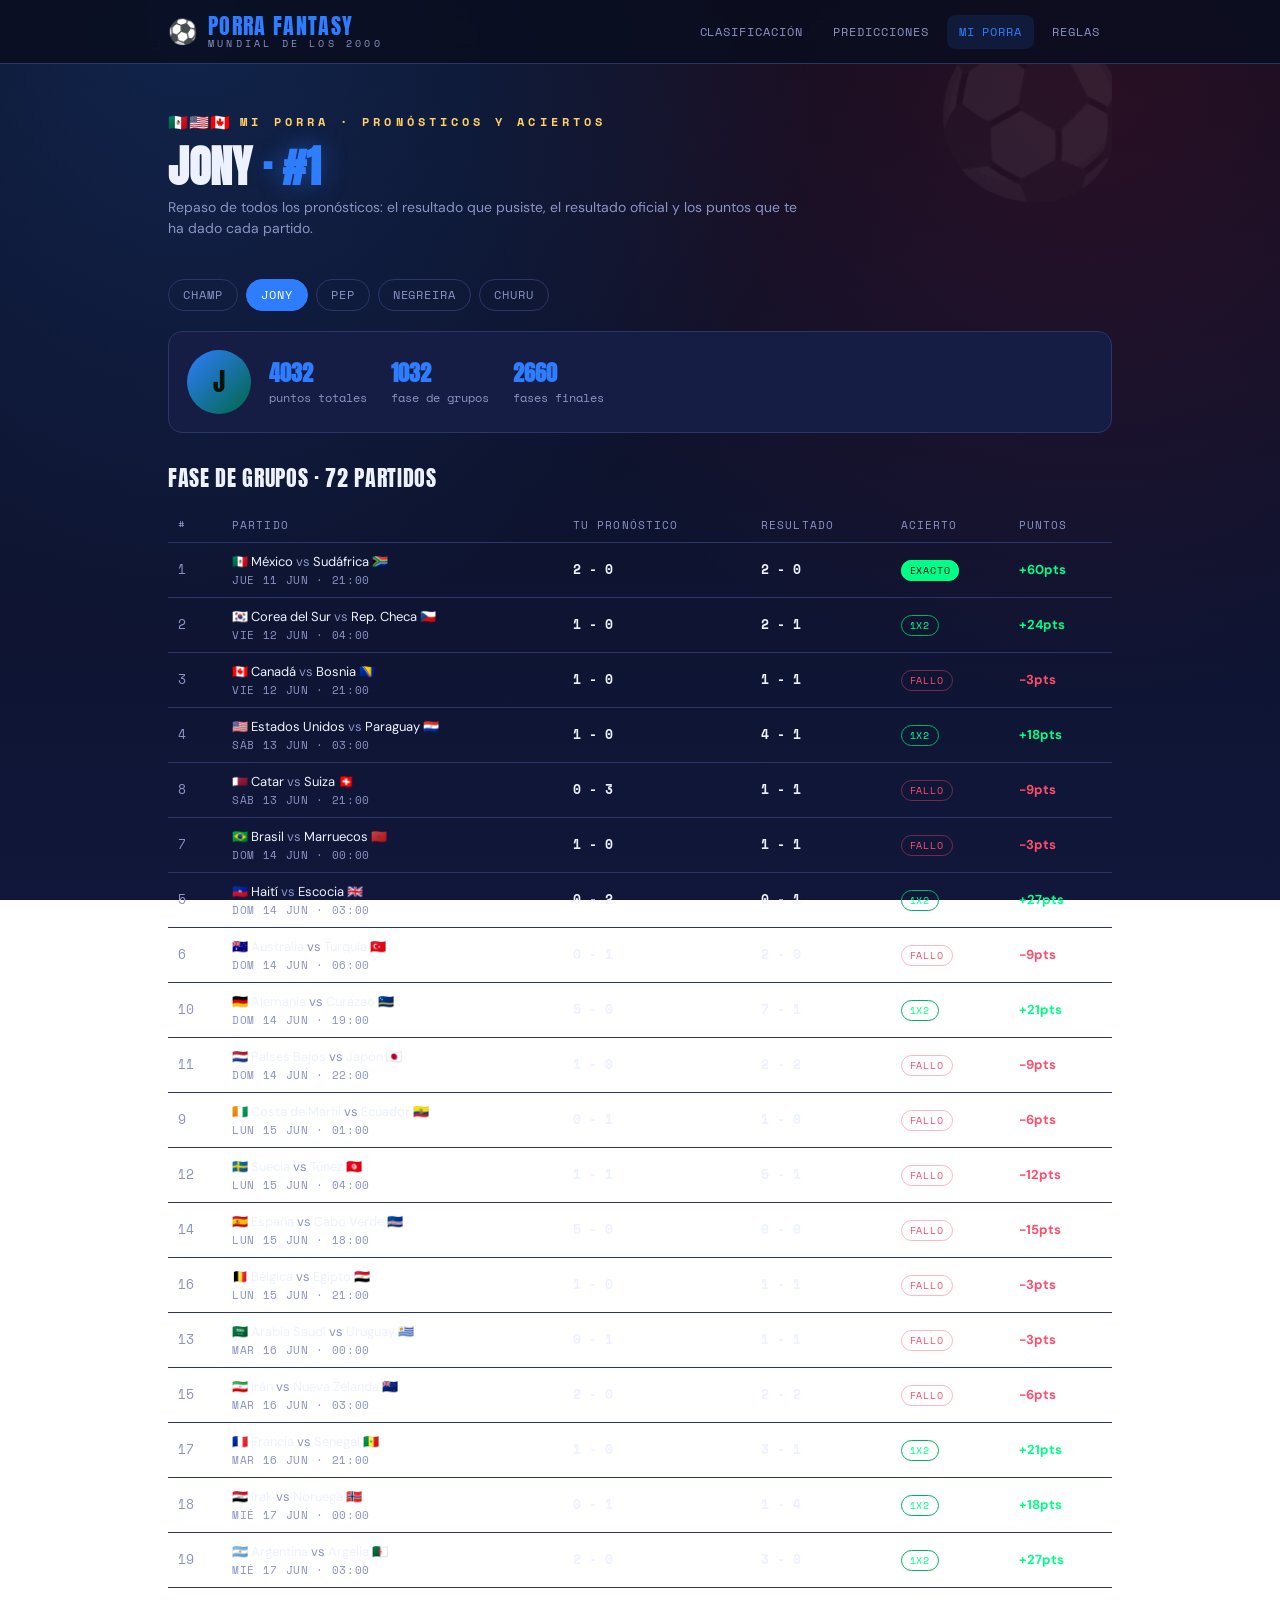
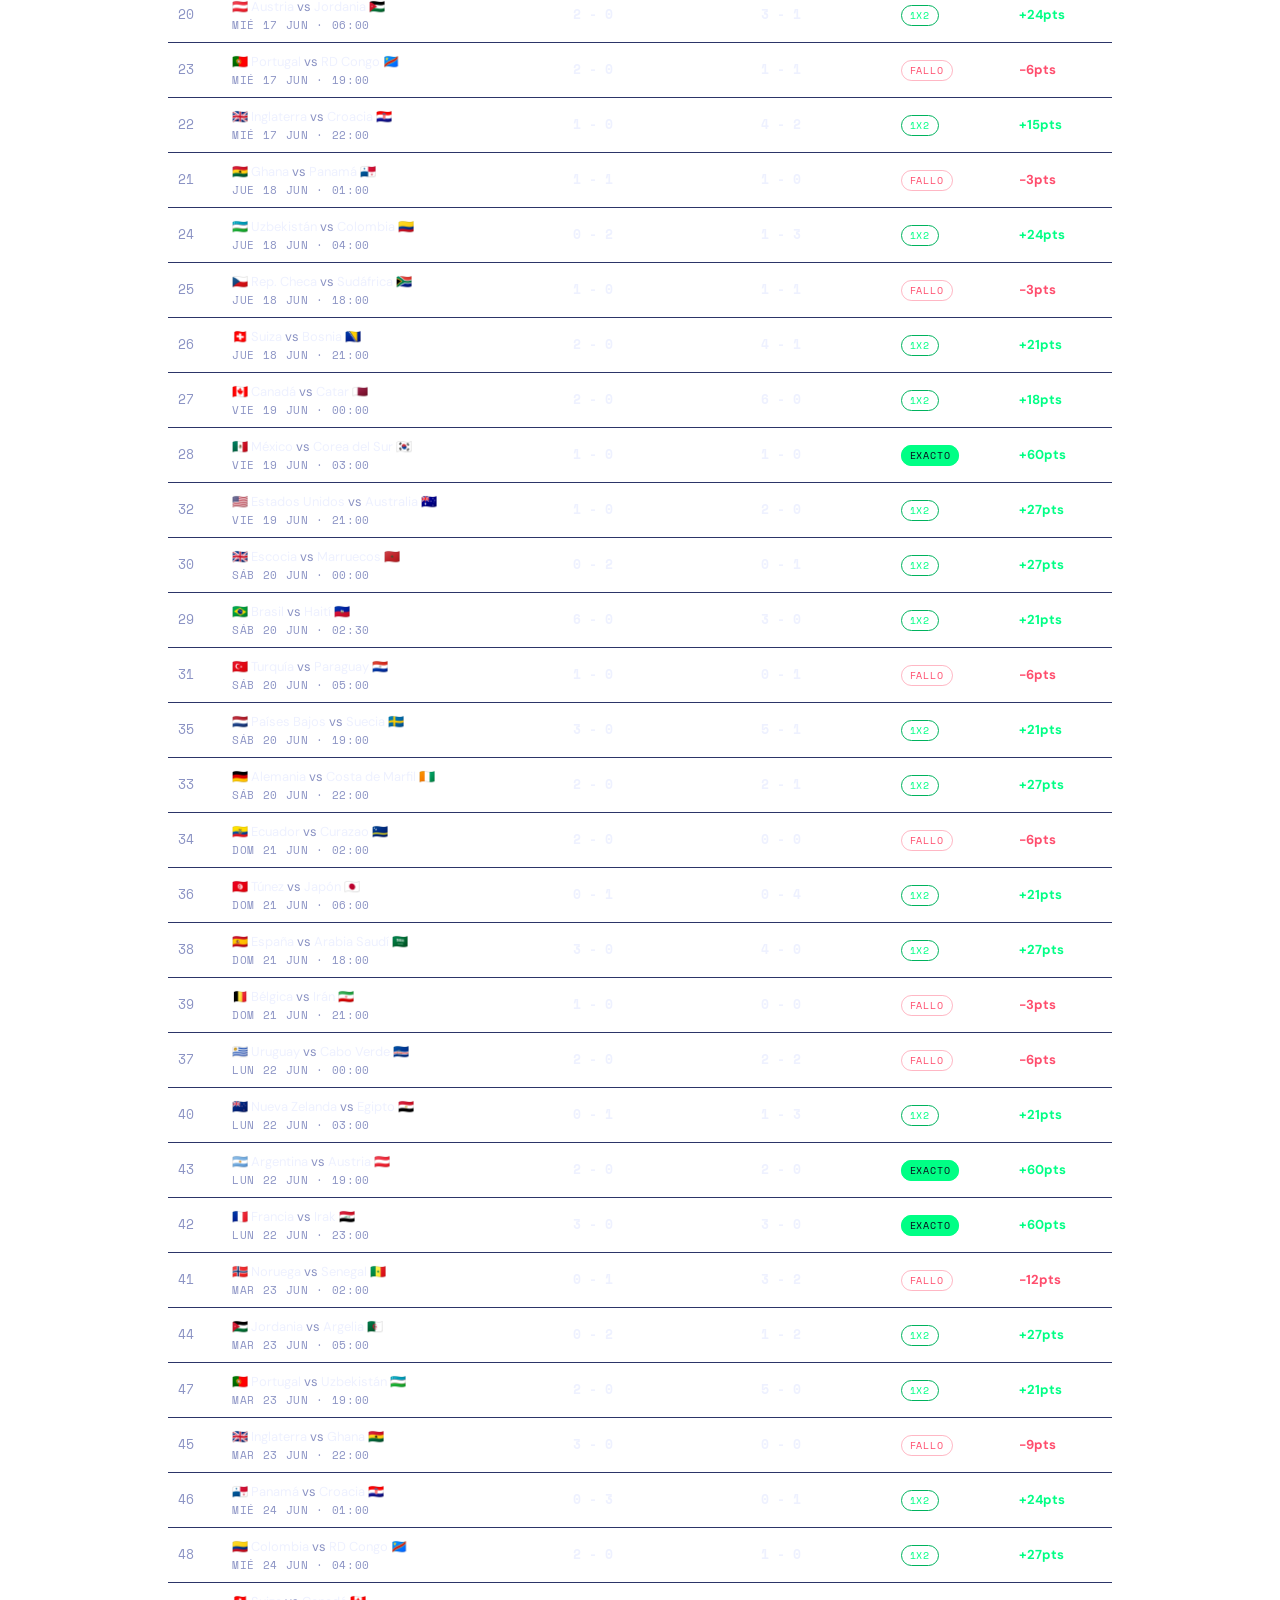
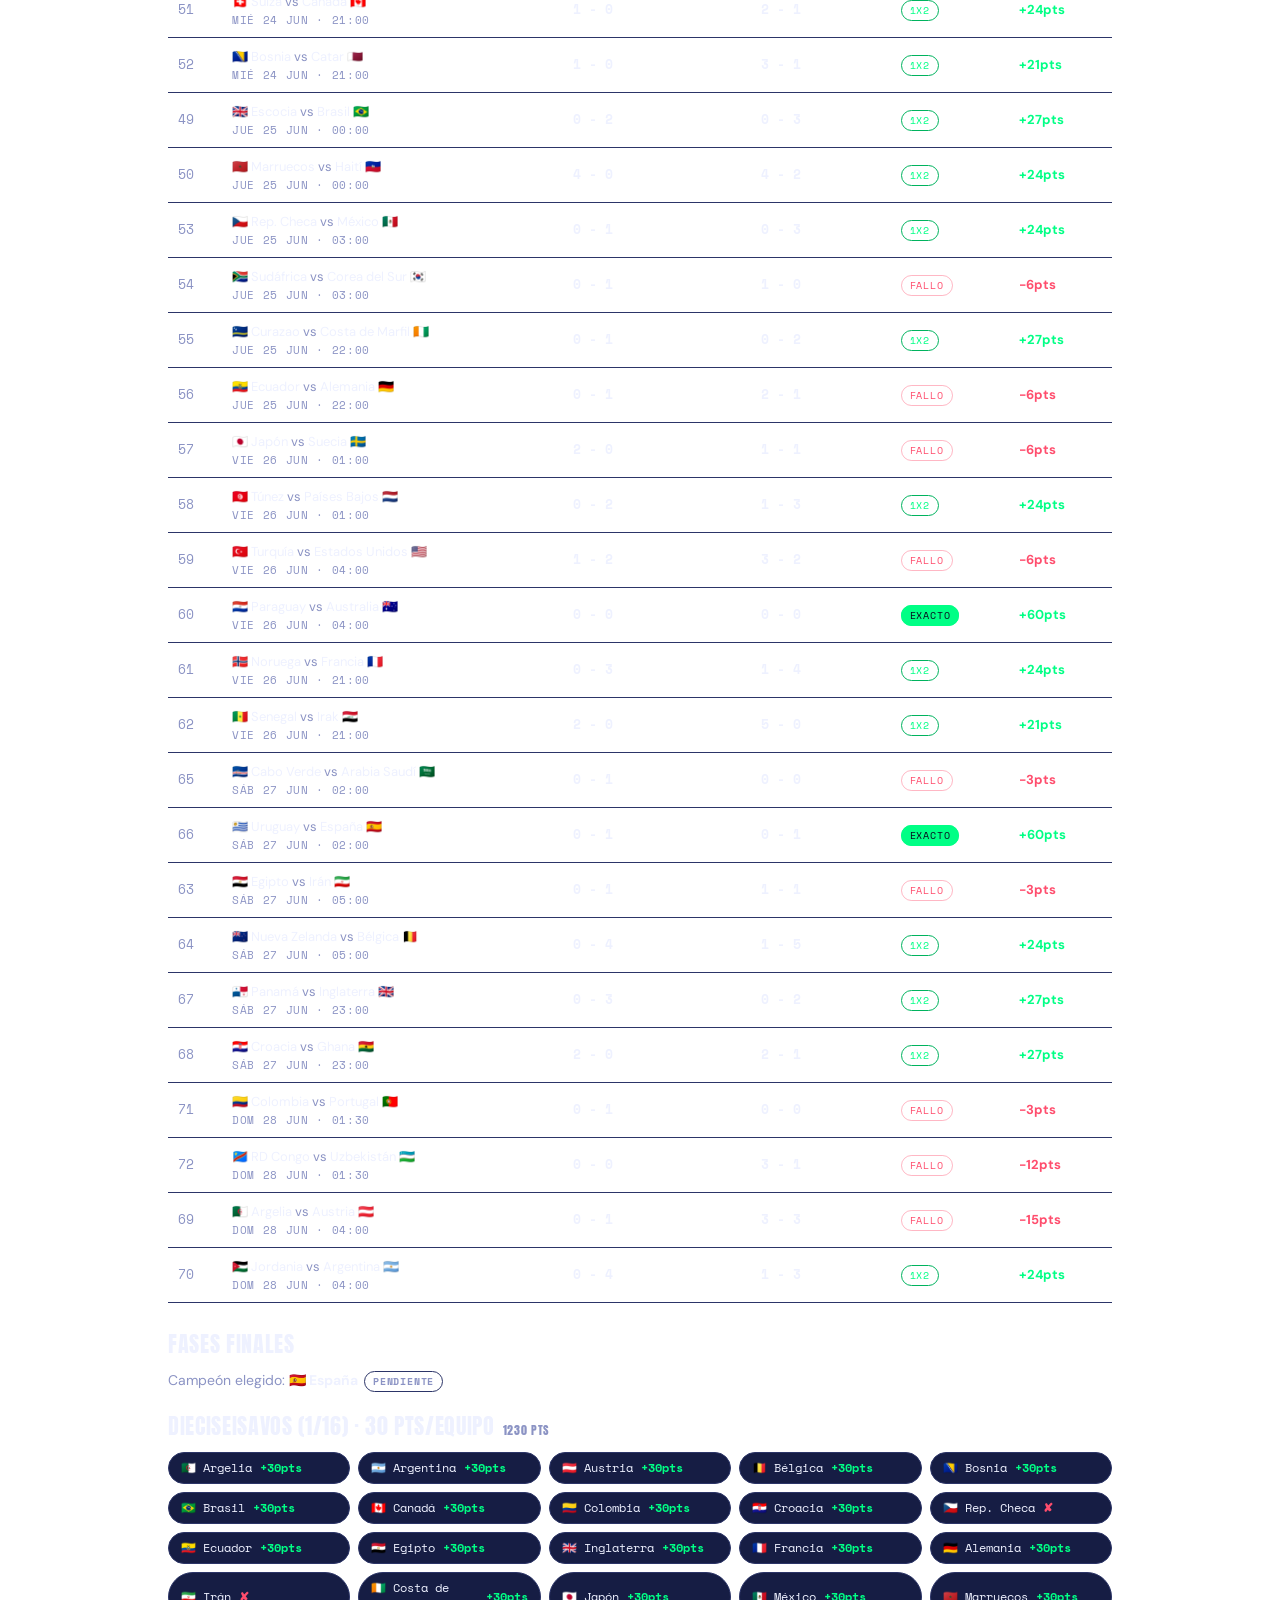
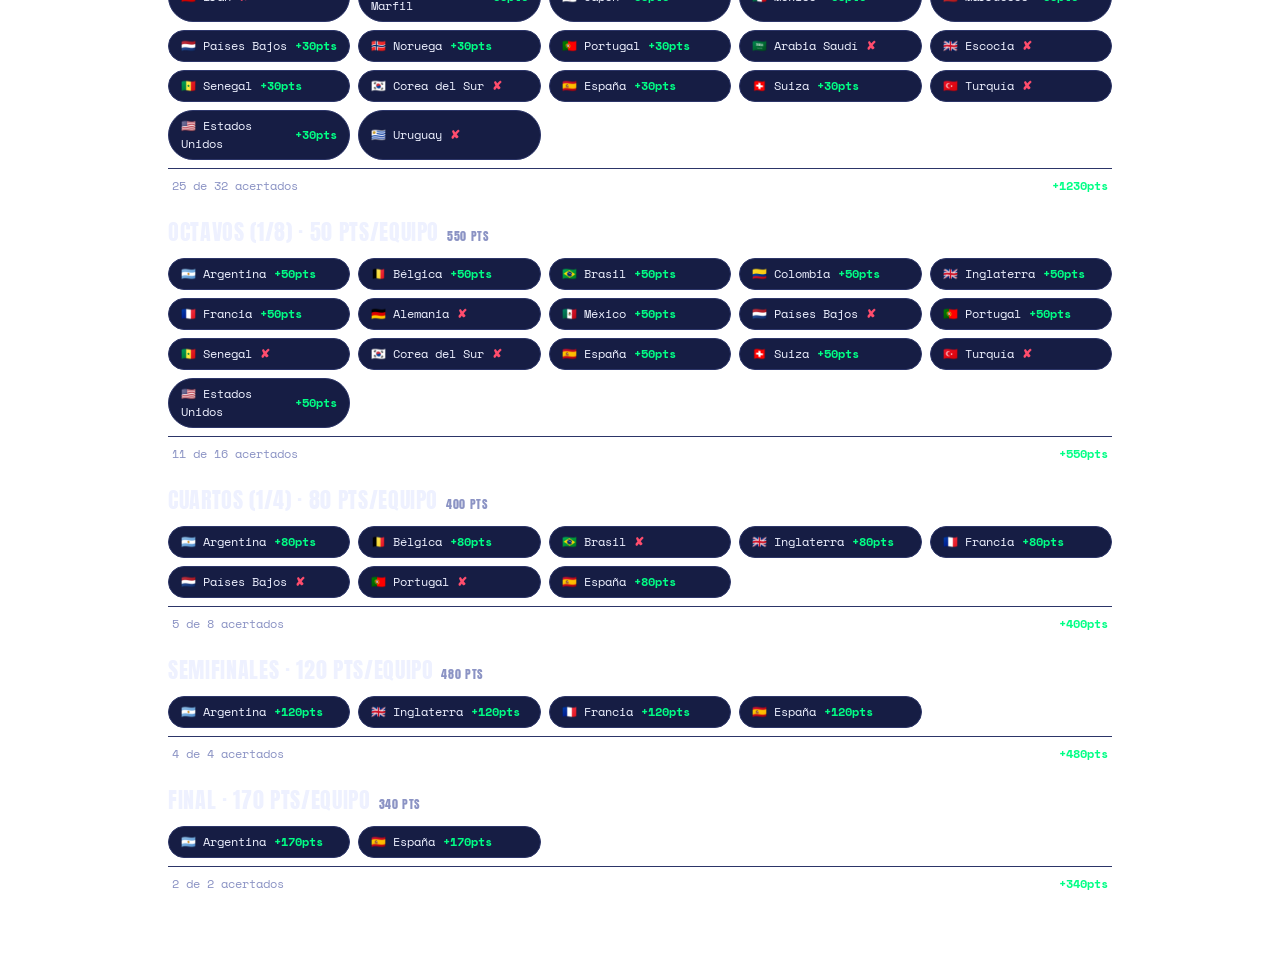
==== commit d30644f5: "Añade premios especiales y separa puntos de Final de los de Semis Documenta las reglas de los 6 prem" ====
--- a/jugador.html
+++ b/jugador.html
@@ -109,22 +109,19 @@
     return pills + totalRow;
   }
 
-  // Nota: score.py acumula SF+Final en el mismo campo "sf"
   const ROUNDS = [
     { key: 'R32',   pts: 30,  label: 'Dieciseisavos (1/16) · 30 pts/equipo', rowKey: 'r32' },
     { key: 'R16',   pts: 50,  label: 'Octavos (1/8) · 50 pts/equipo',        rowKey: 'r16' },
     { key: 'QF',    pts: 80,  label: 'Cuartos (1/4) · 80 pts/equipo',        rowKey: 'qf'  },
-    { key: 'SF',    pts: 120, label: 'Semis + Final · 120/170 pts/equipo',    rowKey: 'sf'  },
-    { key: 'Final', pts: 170, label: null, rowKey: null },
+    { key: 'SF',    pts: 120, label: 'Semifinales · 120 pts/equipo',         rowKey: 'sf'  },
+    { key: 'Final', pts: 170, label: 'Final · 170 pts/equipo',               rowKey: 'final' },
   ];
 
   const roundsHTML = ROUNDS.filter(r => r.label).map(r => {
     const earned = r.rowKey ? (row[r.rowKey] ?? 0) : null;
     const earnedLabel = earned !== null && actual[r.key] && actual[r.key].length
       ? `<span style="margin-left:8px;font-size:12px;color:var(--muted)">${earned} pts</span>` : '';
-    const pills = r.key === 'SF'
-      ? roundPills('SF', 120, null) + roundPills('Final', 170, earned)
-      : roundPills(r.key, r.pts, earned);
+    const pills = roundPills(r.key, r.pts, earned);
     return `
       <div class="section-title" style="margin-top:18px">${r.label}${earnedLabel}</div>
       <div class="advance-grid">${pills}</div>`;
